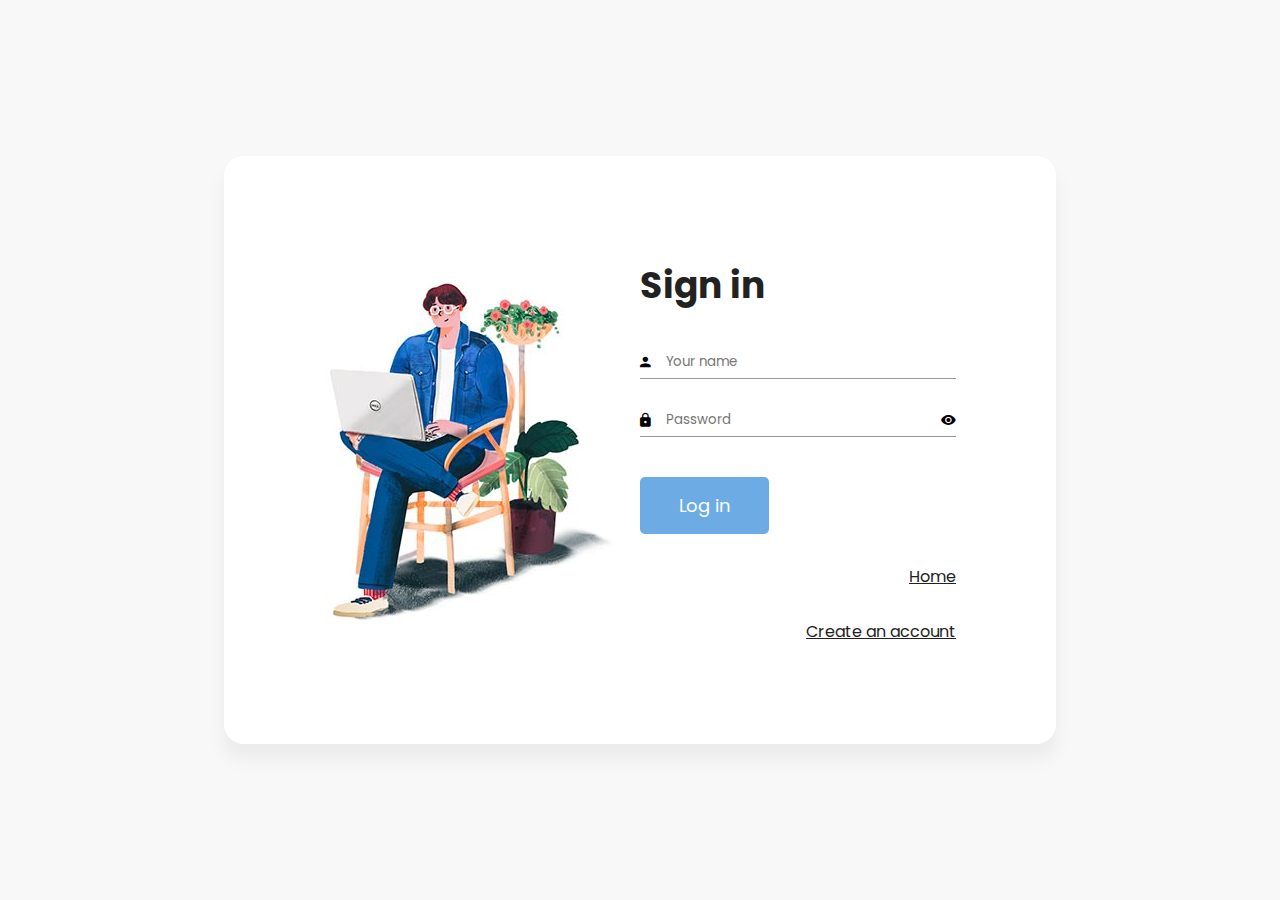
==== admin.html @ 98558314 "Finish the YouTube project ura" ====
<!DOCTYPE html>
<html lang="en">
<head>
    <meta charset="UTF-8">
    <meta http-equiv="X-UA-Compatible" content="IE=edge">
    <meta name="viewport" content="width=device-width, initial-scale=1.0">
    <title>YouTube</title>
    <script src="./js/utils.js"></script>
    <script>
        document.addEventListener("DOMContentLoaded",  async () => {
            let token = window.localStorage.getItem("token")
            const response = request("/check", "POST", {
                token: token
            })
            const data = await response
            console.log(data)
            if(data?.status != 200){
                window.location.href = "login.html"
                window.localStorage.removeItem("token")
            }
        })
    </script>
    <link rel="stylesheet" href="css/styles.css">
    <link rel="stylesheet" href="css/upload.css">
    <link rel="preconnect" href="https://fonts.gstatic.com">
    <link href="https://fonts.googleapis.com/css2?family=Roboto:wght@400;500;700&display=swap" rel="stylesheet">
    <link rel="stylesheet" href="./css/material-design-iconic-font.css">
    <link rel="stylesheet" href="./css/material-design-iconic-font.min.css">
</head>
<body>
    <div class="container">
        <header class="header">
            <section class="header-left">
                <a href="./index.html" title="YouTube Home">
                    <svg viewbox="0 0 200 60" focusable="false" style="pointer-events: none; display: block; width: 100px; height: 30px;"><g viewbox="0 0 200 60" class="style-scope yt-icon"><g><path fill="#FF0000" d="M63,14.87c-0.72-2.7-2.85-4.83-5.56-5.56C52.54,8,32.88,8,32.88,8S13.23,8,8.32,9.31 c-2.7,0.72-4.83,2.85-5.56,5.56C1.45,19.77,1.45,30,1.45,30s0,10.23,1.31,15.13c0.72,2.7,2.85,4.83,5.56,5.56 C13.23,52,32.88,52,32.88,52s19.66,0,24.56-1.31c2.7-0.72,4.83-2.85,5.56-5.56C64.31,40.23,64.31,30,64.31,30 S64.31,19.77,63,14.87z"></path><polygon fill="#FFFFFF" points="26.6,39.43 42.93,30 26.6,20.57"></polygon></g><g class="style-scope yt-icon"><g id="youtube-paths"><path d="M92.69,48.03c-1.24-0.84-2.13-2.14-2.65-3.91c-0.52-1.77-0.79-4.12-0.79-7.06v-4 c0-2.97,0.3-5.35,0.9-7.15c0.6-1.8,1.54-3.11,2.81-3.93c1.27-0.82,2.94-1.24,5.01-1.24c2.04,0,3.67,0.42,4.9,1.26 c1.23,0.84,2.13,2.15,2.7,3.93c0.57,1.78,0.85,4.16,0.85,7.12v4c0,2.94-0.28,5.3-0.83,7.08c-0.55,1.78-1.45,3.09-2.7,3.91 c-1.24,0.82-2.93,1.24-5.06,1.24C95.65,49.29,93.93,48.87,92.69,48.03z M99.66,43.71c0.34-0.9,0.52-2.37,0.52-4.4v-8.59 c0-1.98-0.17-3.42-0.52-4.34c-0.34-0.91-0.95-1.37-1.82-1.37c-0.84,0-1.43,0.46-1.78,1.37c-0.34,0.91-0.52,2.36-0.52,4.34v8.59 c0,2.04,0.16,3.51,0.49,4.4c0.33,0.9,0.93,1.35,1.8,1.35C98.71,45.06,99.31,44.61,99.66,43.71z"></path><path d="M188.16,37.13v1.39c0,1.77,0.05,3.09,0.16,3.98c0.1,0.88,0.32,1.53,0.65,1.93 c0.33,0.4,0.84,0.61,1.53,0.61c0.93,0,1.57-0.36,1.91-1.08c0.34-0.72,0.53-1.92,0.56-3.6l5.35,0.31 c0.03,0.24,0.04,0.57,0.04,0.99c0,2.55-0.7,4.45-2.09,5.71c-1.39,1.26-3.36,1.89-5.91,1.89c-3.06,0-5.2-0.96-6.43-2.88 c-1.23-1.92-1.84-4.88-1.84-8.9v-4.81c0-4.14,0.64-7.15,1.91-9.06c1.27-1.9,3.45-2.85,6.54-2.85c2.13,0,3.76,0.39,4.9,1.17 c1.14,0.78,1.94,1.99,2.41,3.64c0.46,1.65,0.7,3.93,0.7,6.83v4.72H188.16z M188.95,25.53c-0.31,0.39-0.52,1.03-0.63,1.91 c-0.11,0.88-0.16,2.23-0.16,4.02v1.98h4.54v-1.98c0-1.77-0.06-3.11-0.18-4.02c-0.12-0.91-0.34-1.56-0.65-1.93 c-0.31-0.37-0.8-0.56-1.46-0.56C189.75,24.94,189.26,25.14,188.95,25.53z"></path><path d="M77.59,36.61l-7.06-25.49h6.16l2.47,11.55c0.63,2.85,1.09,5.27,1.39,7.28h0.18 c0.21-1.44,0.67-3.85,1.39-7.24l2.56-11.6h6.16L83.7,36.61v12.23h-6.11V36.61z"></path><path d="M126.45,21.28v27.55h-4.85l-0.54-3.37h-0.13c-1.32,2.55-3.3,3.82-5.93,3.82c-1.83,0-3.18-0.6-4.05-1.8 c-0.87-1.2-1.3-3.07-1.3-5.62V21.28h6.2v20.23c0,1.23,0.13,2.11,0.4,2.63c0.27,0.52,0.72,0.79,1.35,0.79 c0.54,0,1.06-0.16,1.55-0.49c0.49-0.33,0.86-0.75,1.1-1.26V21.28H126.45z"></path><path d="M158.27,21.28v27.55h-4.85l-0.54-3.37h-0.13c-1.32,2.55-3.3,3.82-5.93,3.82c-1.83,0-3.18-0.6-4.05-1.8 c-0.87-1.2-1.3-3.07-1.3-5.62V21.28h6.2v20.23c0,1.23,0.13,2.11,0.4,2.63c0.27,0.52,0.72,0.79,1.35,0.79 c0.54,0,1.06-0.16,1.55-0.49c0.49-0.33,0.86-0.75,1.1-1.26V21.28H158.27z"></path><path d="M143.31,16.11h-6.16v32.72h-6.07V16.11h-6.16v-4.99h18.38V16.11z"></path><path d="M178.8,25.69c-0.38-1.74-0.98-3-1.82-3.78c-0.84-0.78-1.99-1.17-3.46-1.17c-1.14,0-2.2,0.32-3.19,0.97 c-0.99,0.64-1.75,1.49-2.29,2.54h-0.05l0-14.52h-5.98v39.11h5.12l0.63-2.61h0.13c0.48,0.93,1.2,1.66,2.16,2.2 c0.96,0.54,2.02,0.81,3.19,0.81c2.1,0,3.64-0.97,4.63-2.9c0.99-1.93,1.48-4.95,1.48-9.06v-4.36 C179.36,29.84,179.17,27.43,178.8,25.69z M173.11,36.93c0,2.01-0.08,3.58-0.25,4.72c-0.16,1.14-0.44,1.95-0.83,2.43 c-0.39,0.48-0.91,0.72-1.57,0.72c-0.51,0-0.98-0.12-1.42-0.36c-0.43-0.24-0.79-0.6-1.06-1.08V27.71 c0.21-0.75,0.57-1.36,1.08-1.84c0.51-0.48,1.06-0.72,1.66-0.72c0.63,0,1.12,0.25,1.46,0.74c0.34,0.49,0.58,1.33,0.72,2.49 c0.13,1.17,0.2,2.83,0.2,4.99V36.93z"></path></g></g></g></svg>
                </a>
            </section>
        </header>
        <main class="main">
            <div class="wrapper">
                <h1 class="title">Upload a video</h1>
                <form action="#" id="form"class="site-form">
                    <label>
                        <input type="text" id="videoInput" placeholder="video title" required>
                    </label>
                    <label class="custom-upload">
                        <span class="zmdi zmdi-upload"></span>
                        <span class="file-name">click upload a video</span>
                        <input type="file" id="uploadInput" accept="video/*" required>
                    </label>
                    <input type="submit" value="Upload" id="submitButton">
                </form>
                <img src="img/signin-image.jpg" class="signup-image">
            </div>
            <div class="admin-wrapper">
                <ul class="videos-list">

                </ul>
            </div>
        </main>
    </div>
    <script src="./js/admin.js"></script>
</body>
</html>
---- css/styles.css ----
html {
    box-sizing: border-box;
    overflow: scroll;
    overflow-x: hidden;
}
*,
*::after,
*::before {
    box-sizing: inherit;
    margin: 0;
    padding: 0;
    user-select: none;
}
::-webkit-scrollbar {
    width: 0;  /* Remove scrollbar space */
    background: transparent;  /* Optional: just make scrollbar invisible */
}

/* ================= VARIABLES ================= */
:root {
    --searchbox-background: #ffffff;
    --searchbox-text-color: #111111;
    --searchbox-legacy-border-color: #ccc;
    --searchbox-legacy-focus-border-color: #2b6cbe;
    --searchbox-legacy-border-shadow-color: #eee;
    --searchbox-legacy-button-color: #f8f8f8;
    --searchbox-legacy-button-border-color: #d3d3d3;
    --searchbox-legacy-button-focus-color: #e9e9e9;
    --searchbox-legacy-button-hover-color: #f0f0f0;
    --searchbox-legacy-button-hover-border-color: #c6c6c6;
    --searchbox-legacy-button-icon-color: #333;
    --hover-after-background-color: #707070;
    --hover-after-text-color: #f5f5f5;
    --spec-10-percent-layer: #0000001a;
    --spec-text-primary: #030303;
    --spec-text-secondary: #606060;
    --spec-text-disabled: #909090;
    --nav-li-active-bg-color: #BFBFBF;
    --nav-li-hover-bg-color: #F2F2F2;
    --nav-li-active-icon-bg-color: #FF0000;
    --spec-themed-blue: #065fd4;
    --spec-selected-nav-text: #c00;
    --top-nav-slider-border-color: #D9D9D9;
    --top-nav-slider-hover-color: #E5E5E5;
    --top-nav-slider-active-color: #606060;
    --iframes-bg-color: #F9F9F9;
    --bg-color-black: #000;
}

/* ================= GLOBAL STYLES ================= */

button {
    border: none;
    background: none;
    cursor: pointer;
}
ul {
    list-style-type: none;
}
a {
    text-decoration: none;
}

body {
    font-family: 'Roboto', sans-serif;
}

.container {
    min-height: 100vh;
}
.hover-after::after {
    background-color: var(--hover-after-background-color);
    color: var(--hover-after-text-color);
    padding: 6px 8px;
    border-radius: 2px;
    position: absolute;
    z-index: 200;
    font-size: 15px;
    top: 50px;
    left: 50%;
    transform: translateX(-50%);
}

/* ================= HEADER ================= */

header.header {
    padding: 0 32px 0 16px;
    display: flex;
    align-items: center;
    justify-content: space-between;
    height: 60px;
    border-bottom: 1px solid var(--top-nav-slider-border-color);
}
.header.hide {
    display: none;
}
.header-left {
    display: flex;
    align-items: center;
}
.header-left .toggle-menu {
    margin-right: 16px;
    padding: 8px;
}

.search-box {
    display: flex;
    align-items: stretch;
}
.search-box input {
    width: 575px;
    background-color: var(--searchbox-background);
    border: 1px solid var(--searchbox-legacy-border-color);
    border-right: none;
    border-radius: 2px 0 0 2px;
    box-shadow: inset 0 1px 2px var(--searchbox-legacy-border-shadow-color);
    color: var(--searchbox-text-color);
    padding: 4px 8px 4px 12px;
    font-family: 'Roboto','Noto',sans-serif;
    font-size: 18px;
    font-weight: 500;
    line-height: 24px;
    outline: none;
}
.search-box input:focus {
    border: 1px solid var(--searchbox-legacy-focus-border-color);
}
.search-box .search-btn {
    width: 65px;
    display: flex;
    align-items: center;
    justify-content: center;
    border: 1px solid var(--searchbox-legacy-button-border-color);
    background-color: var(--searchbox-legacy-button-color);
    border-radius: 0 2px 2px 0;
    position: relative;
}
.search-box .search-btn::after {
    content: "search";
    display: none;
}
.search-box .search-btn svg {
    color: var(--searchbox-legacy-button-icon-color);
}
.search-box .search-btn:hover {
    border: 1px solid var(--searchbox-legacy-button-hover-border-color);
    background-color: var(--searchbox-legacy-button-hover-color);
}
.search-box .search-btn:hover::after {
    display: block;
}
.search-box .search-btn:focus {
    background-color: var(--searchbox-legacy-button-focus-color);
}
.header-right {
    display: flex;
    align-items: center;
}
.header-right button {
    padding: 8px;
    margin-right: 8px;
    position: relative;
}
.header-right button:nth-child(1) {
    display: none;
}
.header-right button:nth-child(2) {
    display: none;
}
.header-right button:nth-child(2)::after {
    content: "Search";
    display: none;
}
.header-right button:nth-child(2):hover::after {
    display: block;
}
.header-right button:nth-child(3)::after {
    content: "Create";
    display: none;
}
.header-right button:nth-child(3):hover::after {
    display: block;
}
.header-right button:nth-child(4)::after {
    content: "YouTube Apps";
    width: 120px;
    display: none;
}
.header-right button:nth-child(4):hover::after {
    display: block;
}
.header-right button:nth-child(5)::after {
    content: "Notifications";
    display: none;
}
.header-right button:nth-child(5):hover::after {
    display: block;
}
.header-right a {
    display: block;
    padding: 0 12px;
}
.header-right a img {
    display: block;
    border-radius: 50%;
}
/* ================= MAIN ================= */

main.main {
    height: calc(100vh - 56px);
    position: relative;
}

/* ================= MENU-BAR ================= */

.left-menu-wrapper {
    position: absolute;
    z-index: 100;
    left: 0;
    top: 0;
    width: 250px;
    height: calc(100vh - 56px);
    background-color: #fff;
    overflow-y: scroll;
}
.navbar-list {
    width: 100%;
}
.navbar-list>h1 {
    font-size: 24px;
    padding: 12px 0;
    text-align: center;
    border-bottom: 1px solid var(--top-nav-slider-border-color);
}
.navbar-list li {
    width: 100%;
    padding: 0 0 0 24px;
    height: 50px;
    position: relative;
}
.navbar-list li:hover {
    background-color: var(--nav-li-hover-bg-color);
}
.navbar-list li.active {
    background-color: var(--top-nav-slider-hover-color);
}
.navbar-list li.active a svg {
    fill: var(--nav-li-active-icon-bg-color);
}
.navbar-list li.active a span {
    font-weight: 700;
}
.navbar-list li.active a img {
    border: 2px solid red;
}
.navbar-list li a {
    display: block;
    height: 100%;
    width: 100%;
    display: flex;
    align-items: center;
}
.navbar-list li a > svg {
    margin-right: 12px;
}
.navbar-list li a img {
    display: block;
    border-radius: 50%;
    margin-right: 12px;
    border: 2px solid transparent;
    object-fit: cover;
}
.navbar-list li a div svg {
    fill: var(--nav-li-active-icon-bg-color);
}
.navbar-list li a span {
    font-size: 16px;
    font-weight: 500;
    color: var(--spec-text-primary);
}

/* ================= IFRAMES ================= */
.iframes-wrapper {
    width: calc(100vw - 250px);
    height: calc(100vh - 56px);
    position: absolute;
    left: 250px;
    padding: 24px;
    background-color: var(--iframes-bg-color);
    top: 0;
    overflow-y: scroll;
}
.iframes-list {
    display: flex;
    flex-wrap: wrap;  
}
.iframe {
    width: 32%;
    position: relative;
}
.iframe:not(:nth-child(3n)) {
    margin-right: 2%;
}
.iframe:not(:nth-child(-n + 3)) {
    margin-top: 36px;
}
.iframe {
    display: block;
    position: relative;
    z-index: 50;
}
.iframe > video {
    width: 100%;
    height: 300px;
    display: block;
}
.iframe > iframe {
    display: none;
}
.iframe-footer {
    margin-top: 12px;
    display: flex;
    position: relative;
}
.iframe-footer>img {
    width: 36px;
    height: 36px;
    border-radius: 50%;
    object-fit: cover;
    display: block;
    margin-top: 14px;
    margin-right: 14px;
}
.iframe-footer-text {
    width: 100%;
}
.channel-name {
    color: var(--spec-text-primary);
    font-size: 22px;
    color: rgb(0, 0, 0);
}
.iframe-title {
    font-size: 16px;
    line-height: 1.25rem;
    font-weight: 600;
    color: rgba(0, 0, 0, 0.74)
}
.uploaded-time {
    text-align: right;
    display: block;
    width: 100%;
    font-weight: 400;
    color: rgba(0, 0, 0, 0.699);
    font-weight: 500;
    margin-right: 10px;
}
.download { 
    display:  flex;
    align-items:flex-end;
    position: absolute;
    top: 0;
    right: 0;
    font-size: 12px;
}
.download img {
    display: block;
    width: 30px;
    margin-left: 3px;
}
---- css/upload.css ----
input:not(input[type="checkbox"]):-webkit-input-placeholder {
    color: #999;
    font-family: poppins, sans-serif;
}
input:not(input[type="checkbox"]):focus label {
    border-bottom: 1px solid #222;
}
input:not(input[type="checkbox"]):focus::-webkit-input-placeholder {
    color: #222;
    font-family: poppins, sans-serif;
}
*::-webkit-scrollbar {
    display: none;
}
*::-webkit-scrollbar:hover {
    width: 8px;
}
*::-webkit-scrollbar-track {
    background: #f1f1f1; 
}
*::-webkit-scrollbar-thumb {
    background: #CFCFCF; 
}

.main {
    display: flex;
    padding: 10px;
    justify-content: space-between;
    background-color: #F8F8F8;
}

.wrapper {
    width: 30%;
    padding: 40px;
    height: 100%;
    background: #fff;
    box-shadow: 0 15px 16.83px 0.17px rgba(0, 0, 0, 0.05);
    border-radius: 10px;
    display: flex;
    flex-direction: column;
    overflow-y: scroll;
    position: relative;
}
.title {
    margin-bottom: 10px;
    line-height: 1.66;
    font-weight: 700;
    color: #222;
    font-size: 36px;
    display: flex;
    align-items: center;
    font-family: poppins, sans-serif;
}
.title span {
    margin-right: 20px;
}
.site-form {
    width: 70%;
    display: flex;
    flex-direction: column;
    align-items: flex-start;
}
label {
    width: 100%;
    display: flex;
    align-items: center;
    border: none;
    border-bottom: 1px solid #999;
    padding: 10px 5px;
    margin-bottom: 35px;
    position: relative;
}
label span {
    margin-right: 15px;
}
label button:hover {
    cursor: pointer;
}
input[type="text"] {
    outline: none;
    border: none;
    width: 100%;
    font-size: 20px;
    margin-top: 20px;
    font-family: poppins, sans-serif;
}
input[type="submit"] {
    display: inline-block;
    background: #6dabe4;
    color: #fff;
    border: none;
    outline: none;
    font-size: 18px;
    margin-top: 10px;
    font-family: poppins, sans-serif;
    padding: 15px 20px;
    border-radius: 5px;
    transition: 0.2s;
    cursor: pointer;
}
input[type="submit"]:hover {
    background-color: #4292DC;
}
input[type="file"] {
    display: none;
}
.custom-upload {
    font-family: poppins, sans-serif;
    width: 300px;
    border: 1px solid #000;
    border-radius: 2px;
    display: inline-block;
    padding: 10px 12px;
    cursor: pointer;
}
.signup-image {
    position: absolute;
    right: 0;
    bottom: 0;
    z-index: 1;
}
.admin-wrapper {
    width: 68%;
    height: 100%;
    background: #fff;
    box-shadow: 0 15px 16.83px 0.17px rgba(0, 0, 0, 0.05);
    border-radius: 10px;
    overflow-y: scroll;
}
.videos-list {
    padding: 20px;
    display: flex;
    flex-wrap: wrap;
}
.video-item {
    width: 24%;
    position: relative;
}
.video-item:hover img {
    display: block;
}
.video-item:nth-child(n + 5) {
    margin-top: 20px;
}
.video-item:not(:nth-child(4n)) {
    margin-right: calc(4% / 3);
}
.video-item video {
    width: 100%;
    height: 150px;
}
.video-item img {
    display: block;
    position: absolute;
    top: 12.5px;
    right: 12.5px;
    display: none;
    cursor: pointer;
}
.video-item p {
    margin-top: 4px;
    text-align: center;
    font-family: 'Lucida Sans', 'Lucida Sans Regular', 'Lucida Grande', 'Lucida Sans Unicode', Geneva, Verdana, sans-serif;
    font-weight: 700;
}
---- css/material-design-iconic-font.min.css ----
@font-face {
    font-family: Material-Design-Iconic-Font;
    src: url(../fonts/Material-Design-Iconic-Font.woff2?v=2.2.0) format("woff2"), url(../fonts/Material-Design-Iconic-Font.woff?v=2.2.0) format("woff"), url(../fonts/Material-Design-Iconic-Font.ttf?v=2.2.0) format("truetype");
}
.zmdi {
    display: inline-block;
    font: normal normal normal 14px/1 "Material-Design-Iconic-Font";
    font-size: inherit;
    text-rendering: auto;
    -webkit-font-smoothing: antialiased;
    -moz-osx-font-smoothing: grayscale;
}
.zmdi-hc-lg {
    font-size: 1.33333333em;
    line-height: 0.75em;
    vertical-align: -15%;
}
.zmdi-hc-2x {
    font-size: 2em;
}
.zmdi-hc-3x {
    font-size: 3em;
}
.zmdi-hc-4x {
    font-size: 4em;
}
.zmdi-hc-5x {
    font-size: 5em;
}
.zmdi-hc-fw {
    width: 1.28571429em;
    text-align: center;
}
.zmdi-hc-ul {
    padding-left: 0;
    margin-left: 2.14285714em;
    list-style-type: none;
}
.zmdi-hc-ul > li {
    position: relative;
}
.zmdi-hc-li {
    position: absolute;
    left: -2.14285714em;
    width: 2.14285714em;
    top: 0.14285714em;
    text-align: center;
}
.zmdi-hc-li.zmdi-hc-lg {
    left: -1.85714286em;
}
.zmdi-hc-border {
    padding: 0.1em 0.25em;
    border: solid 0.1em #9e9e9e;
    border-radius: 2px;
}
.zmdi-hc-border-circle {
    padding: 0.1em 0.25em;
    border: solid 0.1em #9e9e9e;
    border-radius: 50%;
}
.zmdi.pull-left {
    float: left;
    margin-right: 0.15em;
}
.zmdi.pull-right {
    float: right;
    margin-left: 0.15em;
}
.zmdi-hc-spin {
    -webkit-animation: zmdi-spin 1.5s infinite linear;
    animation: zmdi-spin 1.5s infinite linear;
}
.zmdi-hc-spin-reverse {
    -webkit-animation: zmdi-spin-reverse 1.5s infinite linear;
    animation: zmdi-spin-reverse 1.5s infinite linear;
}
@-webkit-keyframes zmdi-spin {
    0% {
        -webkit-transform: rotate(0deg);
        transform: rotate(0deg);
    }
    100% {
        -webkit-transform: rotate(359deg);
        transform: rotate(359deg);
    }
}
@keyframes zmdi-spin {
    0% {
        -webkit-transform: rotate(0deg);
        transform: rotate(0deg);
    }
    100% {
        -webkit-transform: rotate(359deg);
        transform: rotate(359deg);
    }
}
@-webkit-keyframes zmdi-spin-reverse {
    0% {
        -webkit-transform: rotate(0deg);
        transform: rotate(0deg);
    }
    100% {
        -webkit-transform: rotate(-359deg);
        transform: rotate(-359deg);
    }
}
@keyframes zmdi-spin-reverse {
    0% {
        -webkit-transform: rotate(0deg);
        transform: rotate(0deg);
    }
    100% {
        -webkit-transform: rotate(-359deg);
        transform: rotate(-359deg);
    }
}
.zmdi-hc-rotate-90 {
    -webkit-transform: rotate(90deg);
    -ms-transform: rotate(90deg);
    transform: rotate(90deg);
}
.zmdi-hc-rotate-180 {
    -webkit-transform: rotate(180deg);
    -ms-transform: rotate(180deg);
    transform: rotate(180deg);
}
.zmdi-hc-rotate-270 {
    -webkit-transform: rotate(270deg);
    -ms-transform: rotate(270deg);
    transform: rotate(270deg);
}
.zmdi-hc-flip-horizontal {
    -webkit-transform: scale(-1, 1);
    -ms-transform: scale(-1, 1);
    transform: scale(-1, 1);
}
.zmdi-hc-flip-vertical {
    -webkit-transform: scale(1, -1);
    -ms-transform: scale(1, -1);
    transform: scale(1, -1);
}
.zmdi-hc-stack {
    position: relative;
    display: inline-block;
    width: 2em;
    height: 2em;
    line-height: 2em;
    vertical-align: middle;
}
.zmdi-hc-stack-1x,
.zmdi-hc-stack-2x {
    position: absolute;
    left: 0;
    width: 100%;
    text-align: center;
}
.zmdi-hc-stack-1x {
    line-height: inherit;
}
.zmdi-hc-stack-2x {
    font-size: 2em;
}
.zmdi-hc-inverse {
    color: #fff;
}
.zmdi-3d-rotation:before {
    content: "\f101";
}
.zmdi-airplane-off:before {
    content: "\f102";
}
.zmdi-airplane:before {
    content: "\f103";
}
.zmdi-album:before {
    content: "\f104";
}
.zmdi-archive:before {
    content: "\f105";
}
.zmdi-assignment-account:before {
    content: "\f106";
}
.zmdi-assignment-alert:before {
    content: "\f107";
}
.zmdi-assignment-check:before {
    content: "\f108";
}
.zmdi-assignment-o:before {
    content: "\f109";
}
.zmdi-assignment-return:before {
    content: "\f10a";
}
.zmdi-assignment-returned:before {
    content: "\f10b";
}
.zmdi-assignment:before {
    content: "\f10c";
}
.zmdi-attachment-alt:before {
    content: "\f10d";
}
.zmdi-attachment:before {
    content: "\f10e";
}
.zmdi-audio:before {
    content: "\f10f";
}
.zmdi-badge-check:before {
    content: "\f110";
}
.zmdi-balance-wallet:before {
    content: "\f111";
}
.zmdi-balance:before {
    content: "\f112";
}
.zmdi-battery-alert:before {
    content: "\f113";
}
.zmdi-battery-flash:before {
    content: "\f114";
}
.zmdi-battery-unknown:before {
    content: "\f115";
}
.zmdi-battery:before {
    content: "\f116";
}
.zmdi-bike:before {
    content: "\f117";
}
.zmdi-block-alt:before {
    content: "\f118";
}
.zmdi-block:before {
    content: "\f119";
}
.zmdi-boat:before {
    content: "\f11a";
}
.zmdi-book-image:before {
    content: "\f11b";
}
.zmdi-book:before {
    content: "\f11c";
}
.zmdi-bookmark-outline:before {
    content: "\f11d";
}
.zmdi-bookmark:before {
    content: "\f11e";
}
.zmdi-brush:before {
    content: "\f11f";
}
.zmdi-bug:before {
    content: "\f120";
}
.zmdi-bus:before {
    content: "\f121";
}
.zmdi-cake:before {
    content: "\f122";
}
.zmdi-car-taxi:before {
    content: "\f123";
}
.zmdi-car-wash:before {
    content: "\f124";
}
.zmdi-car:before {
    content: "\f125";
}
.zmdi-card-giftcard:before {
    content: "\f126";
}
.zmdi-card-membership:before {
    content: "\f127";
}
.zmdi-card-travel:before {
    content: "\f128";
}
.zmdi-card:before {
    content: "\f129";
}
.zmdi-case-check:before {
    content: "\f12a";
}
.zmdi-case-download:before {
    content: "\f12b";
}
.zmdi-case-play:before {
    content: "\f12c";
}
.zmdi-case:before {
    content: "\f12d";
}
.zmdi-cast-connected:before {
    content: "\f12e";
}
.zmdi-cast:before {
    content: "\f12f";
}
.zmdi-chart-donut:before {
    content: "\f130";
}
.zmdi-chart:before {
    content: "\f131";
}
.zmdi-city-alt:before {
    content: "\f132";
}
.zmdi-city:before {
    content: "\f133";
}
.zmdi-close-circle-o:before {
    content: "\f134";
}
.zmdi-close-circle:before {
    content: "\f135";
}
.zmdi-close:before {
    content: "\f136";
}
.zmdi-cocktail:before {
    content: "\f137";
}
.zmdi-code-setting:before {
    content: "\f138";
}
.zmdi-code-smartphone:before {
    content: "\f139";
}
.zmdi-code:before {
    content: "\f13a";
}
.zmdi-coffee:before {
    content: "\f13b";
}
.zmdi-collection-bookmark:before {
    content: "\f13c";
}
.zmdi-collection-case-play:before {
    content: "\f13d";
}
.zmdi-collection-folder-image:before {
    content: "\f13e";
}
.zmdi-collection-image-o:before {
    content: "\f13f";
}
.zmdi-collection-image:before {
    content: "\f140";
}
.zmdi-collection-item-1:before {
    content: "\f141";
}
.zmdi-collection-item-2:before {
    content: "\f142";
}
.zmdi-collection-item-3:before {
    content: "\f143";
}
.zmdi-collection-item-4:before {
    content: "\f144";
}
.zmdi-collection-item-5:before {
    content: "\f145";
}
.zmdi-collection-item-6:before {
    content: "\f146";
}
.zmdi-collection-item-7:before {
    content: "\f147";
}
.zmdi-collection-item-8:before {
    content: "\f148";
}
.zmdi-collection-item-9-plus:before {
    content: "\f149";
}
.zmdi-collection-item-9:before {
    content: "\f14a";
}
.zmdi-collection-item:before {
    content: "\f14b";
}
.zmdi-collection-music:before {
    content: "\f14c";
}
.zmdi-collection-pdf:before {
    content: "\f14d";
}
.zmdi-collection-plus:before {
    content: "\f14e";
}
.zmdi-collection-speaker:before {
    content: "\f14f";
}
.zmdi-collection-text:before {
    content: "\f150";
}
.zmdi-collection-video:before {
    content: "\f151";
}
.zmdi-compass:before {
    content: "\f152";
}
.zmdi-cutlery:before {
    content: "\f153";
}
.zmdi-delete:before {
    content: "\f154";
}
.zmdi-dialpad:before {
    content: "\f155";
}
.zmdi-dns:before {
    content: "\f156";
}
.zmdi-drink:before {
    content: "\f157";
}
.zmdi-edit:before {
    content: "\f158";
}
.zmdi-email-open:before {
    content: "\f159";
}
.zmdi-email:before {
    content: "\f15a";
}
.zmdi-eye-off:before {
    content: "\f15b";
}
.zmdi-eye:before {
    content: "\f15c";
}
.zmdi-eyedropper:before {
    content: "\f15d";
}
.zmdi-favorite-outline:before {
    content: "\f15e";
}
.zmdi-favorite:before {
    content: "\f15f";
}
.zmdi-filter-list:before {
    content: "\f160";
}
.zmdi-fire:before {
    content: "\f161";
}
.zmdi-flag:before {
    content: "\f162";
}
.zmdi-flare:before {
    content: "\f163";
}
.zmdi-flash-auto:before {
    content: "\f164";
}
.zmdi-flash-off:before {
    content: "\f165";
}
.zmdi-flash:before {
    content: "\f166";
}
.zmdi-flip:before {
    content: "\f167";
}
.zmdi-flower-alt:before {
    content: "\f168";
}
.zmdi-flower:before {
    content: "\f169";
}
.zmdi-font:before {
    content: "\f16a";
}
.zmdi-fullscreen-alt:before {
    content: "\f16b";
}
.zmdi-fullscreen-exit:before {
    content: "\f16c";
}
.zmdi-fullscreen:before {
    content: "\f16d";
}
.zmdi-functions:before {
    content: "\f16e";
}
.zmdi-gas-station:before {
    content: "\f16f";
}
.zmdi-gesture:before {
    content: "\f170";
}
.zmdi-globe-alt:before {
    content: "\f171";
}
.zmdi-globe-lock:before {
    content: "\f172";
}
.zmdi-globe:before {
    content: "\f173";
}
.zmdi-graduation-cap:before {
    content: "\f174";
}
.zmdi-home:before {
    content: "\f175";
}
.zmdi-hospital-alt:before {
    content: "\f176";
}
.zmdi-hospital:before {
    content: "\f177";
}
.zmdi-hotel:before {
    content: "\f178";
}
.zmdi-hourglass-alt:before {
    content: "\f179";
}
.zmdi-hourglass-outline:before {
    content: "\f17a";
}
.zmdi-hourglass:before {
    content: "\f17b";
}
.zmdi-http:before {
    content: "\f17c";
}
.zmdi-image-alt:before {
    content: "\f17d";
}
.zmdi-image-o:before {
    content: "\f17e";
}
.zmdi-image:before {
    content: "\f17f";
}
.zmdi-inbox:before {
    content: "\f180";
}
.zmdi-invert-colors-off:before {
    content: "\f181";
}
.zmdi-invert-colors:before {
    content: "\f182";
}
.zmdi-key:before {
    content: "\f183";
}
.zmdi-label-alt-outline:before {
    content: "\f184";
}
.zmdi-label-alt:before {
    content: "\f185";
}
.zmdi-label-heart:before {
    content: "\f186";
}
.zmdi-label:before {
    content: "\f187";
}
.zmdi-labels:before {
    content: "\f188";
}
.zmdi-lamp:before {
    content: "\f189";
}
.zmdi-landscape:before {
    content: "\f18a";
}
.zmdi-layers-off:before {
    content: "\f18b";
}
.zmdi-layers:before {
    content: "\f18c";
}
.zmdi-library:before {
    content: "\f18d";
}
.zmdi-link:before {
    content: "\f18e";
}
.zmdi-lock-open:before {
    content: "\f18f";
}
.zmdi-lock-outline:before {
    content: "\f190";
}
.zmdi-lock:before {
    content: "\f191";
}
.zmdi-mail-reply-all:before {
    content: "\f192";
}
.zmdi-mail-reply:before {
    content: "\f193";
}
.zmdi-mail-send:before {
    content: "\f194";
}
.zmdi-mall:before {
    content: "\f195";
}
.zmdi-map:before {
    content: "\f196";
}
.zmdi-menu:before {
    content: "\f197";
}
.zmdi-money-box:before {
    content: "\f198";
}
.zmdi-money-off:before {
    content: "\f199";
}
.zmdi-money:before {
    content: "\f19a";
}
.zmdi-more-vert:before {
    content: "\f19b";
}
.zmdi-more:before {
    content: "\f19c";
}
.zmdi-movie-alt:before {
    content: "\f19d";
}
.zmdi-movie:before {
    content: "\f19e";
}
.zmdi-nature-people:before {
    content: "\f19f";
}
.zmdi-nature:before {
    content: "\f1a0";
}
.zmdi-navigation:before {
    content: "\f1a1";
}
.zmdi-open-in-browser:before {
    content: "\f1a2";
}
.zmdi-open-in-new:before {
    content: "\f1a3";
}
.zmdi-palette:before {
    content: "\f1a4";
}
.zmdi-parking:before {
    content: "\f1a5";
}
.zmdi-pin-account:before {
    content: "\f1a6";
}
.zmdi-pin-assistant:before {
    content: "\f1a7";
}
.zmdi-pin-drop:before {
    content: "\f1a8";
}
.zmdi-pin-help:before {
    content: "\f1a9";
}
.zmdi-pin-off:before {
    content: "\f1aa";
}
.zmdi-pin:before {
    content: "\f1ab";
}
.zmdi-pizza:before {
    content: "\f1ac";
}
.zmdi-plaster:before {
    content: "\f1ad";
}
.zmdi-power-setting:before {
    content: "\f1ae";
}
.zmdi-power:before {
    content: "\f1af";
}
.zmdi-print:before {
    content: "\f1b0";
}
.zmdi-puzzle-piece:before {
    content: "\f1b1";
}
.zmdi-quote:before {
    content: "\f1b2";
}
.zmdi-railway:before {
    content: "\f1b3";
}
.zmdi-receipt:before {
    content: "\f1b4";
}
.zmdi-refresh-alt:before {
    content: "\f1b5";
}
.zmdi-refresh-sync-alert:before {
    content: "\f1b6";
}
.zmdi-refresh-sync-off:before {
    content: "\f1b7";
}
.zmdi-refresh-sync:before {
    content: "\f1b8";
}
.zmdi-refresh:before {
    content: "\f1b9";
}
.zmdi-roller:before {
    content: "\f1ba";
}
.zmdi-ruler:before {
    content: "\f1bb";
}
.zmdi-scissors:before {
    content: "\f1bc";
}
.zmdi-screen-rotation-lock:before {
    content: "\f1bd";
}
.zmdi-screen-rotation:before {
    content: "\f1be";
}
.zmdi-search-for:before {
    content: "\f1bf";
}
.zmdi-search-in-file:before {
    content: "\f1c0";
}
.zmdi-search-in-page:before {
    content: "\f1c1";
}
.zmdi-search-replace:before {
    content: "\f1c2";
}
.zmdi-search:before {
    content: "\f1c3";
}
.zmdi-seat:before {
    content: "\f1c4";
}
.zmdi-settings-square:before {
    content: "\f1c5";
}
.zmdi-settings:before {
    content: "\f1c6";
}
.zmdi-shield-check:before {
    content: "\f1c7";
}
.zmdi-shield-security:before {
    content: "\f1c8";
}
.zmdi-shopping-basket:before {
    content: "\f1c9";
}
.zmdi-shopping-cart-plus:before {
    content: "\f1ca";
}
.zmdi-shopping-cart:before {
    content: "\f1cb";
}
.zmdi-sign-in:before {
    content: "\f1cc";
}
.zmdi-sort-amount-asc:before {
    content: "\f1cd";
}
.zmdi-sort-amount-desc:before {
    content: "\f1ce";
}
.zmdi-sort-asc:before {
    content: "\f1cf";
}
.zmdi-sort-desc:before {
    content: "\f1d0";
}
.zmdi-spellcheck:before {
    content: "\f1d1";
}
.zmdi-storage:before {
    content: "\f1d2";
}
.zmdi-store-24:before {
    content: "\f1d3";
}
.zmdi-store:before {
    content: "\f1d4";
}
.zmdi-subway:before {
    content: "\f1d5";
}
.zmdi-sun:before {
    content: "\f1d6";
}
.zmdi-tab-unselected:before {
    content: "\f1d7";
}
.zmdi-tab:before {
    content: "\f1d8";
}
.zmdi-tag-close:before {
    content: "\f1d9";
}
.zmdi-tag-more:before {
    content: "\f1da";
}
.zmdi-tag:before {
    content: "\f1db";
}
.zmdi-thumb-down:before {
    content: "\f1dc";
}
.zmdi-thumb-up-down:before {
    content: "\f1dd";
}
.zmdi-thumb-up:before {
    content: "\f1de";
}
.zmdi-ticket-star:before {
    content: "\f1df";
}
.zmdi-toll:before {
    content: "\f1e0";
}
.zmdi-toys:before {
    content: "\f1e1";
}
.zmdi-traffic:before {
    content: "\f1e2";
}
.zmdi-translate:before {
    content: "\f1e3";
}
.zmdi-triangle-down:before {
    content: "\f1e4";
}
.zmdi-triangle-up:before {
    content: "\f1e5";
}
.zmdi-truck:before {
    content: "\f1e6";
}
.zmdi-turning-sign:before {
    content: "\f1e7";
}
.zmdi-wallpaper:before {
    content: "\f1e8";
}
.zmdi-washing-machine:before {
    content: "\f1e9";
}
.zmdi-window-maximize:before {
    content: "\f1ea";
}
.zmdi-window-minimize:before {
    content: "\f1eb";
}
.zmdi-window-restore:before {
    content: "\f1ec";
}
.zmdi-wrench:before {
    content: "\f1ed";
}
.zmdi-zoom-in:before {
    content: "\f1ee";
}
.zmdi-zoom-out:before {
    content: "\f1ef";
}
.zmdi-alert-circle-o:before {
    content: "\f1f0";
}
.zmdi-alert-circle:before {
    content: "\f1f1";
}
.zmdi-alert-octagon:before {
    content: "\f1f2";
}
.zmdi-alert-polygon:before {
    content: "\f1f3";
}
.zmdi-alert-triangle:before {
    content: "\f1f4";
}
.zmdi-help-outline:before {
    content: "\f1f5";
}
.zmdi-help:before {
    content: "\f1f6";
}
.zmdi-info-outline:before {
    content: "\f1f7";
}
.zmdi-info:before {
    content: "\f1f8";
}
.zmdi-notifications-active:before {
    content: "\f1f9";
}
.zmdi-notifications-add:before {
    content: "\f1fa";
}
.zmdi-notifications-none:before {
    content: "\f1fb";
}
.zmdi-notifications-off:before {
    content: "\f1fc";
}
.zmdi-notifications-paused:before {
    content: "\f1fd";
}
.zmdi-notifications:before {
    content: "\f1fe";
}
.zmdi-account-add:before {
    content: "\f1ff";
}
.zmdi-account-box-mail:before {
    content: "\f200";
}
.zmdi-account-box-o:before {
    content: "\f201";
}
.zmdi-account-box-phone:before {
    content: "\f202";
}
.zmdi-account-box:before {
    content: "\f203";
}
.zmdi-account-calendar:before {
    content: "\f204";
}
.zmdi-account-circle:before {
    content: "\f205";
}
.zmdi-account-o:before {
    content: "\f206";
}
.zmdi-account:before {
    content: "\f207";
}
.zmdi-accounts-add:before {
    content: "\f208";
}
.zmdi-accounts-alt:before {
    content: "\f209";
}
.zmdi-accounts-list-alt:before {
    content: "\f20a";
}
.zmdi-accounts-list:before {
    content: "\f20b";
}
.zmdi-accounts-outline:before {
    content: "\f20c";
}
.zmdi-accounts:before {
    content: "\f20d";
}
.zmdi-face:before {
    content: "\f20e";
}
.zmdi-female:before {
    content: "\f20f";
}
.zmdi-male-alt:before {
    content: "\f210";
}
.zmdi-male-female:before {
    content: "\f211";
}
.zmdi-male:before {
    content: "\f212";
}
.zmdi-mood-bad:before {
    content: "\f213";
}
.zmdi-mood:before {
    content: "\f214";
}
.zmdi-run:before {
    content: "\f215";
}
.zmdi-walk:before {
    content: "\f216";
}
.zmdi-cloud-box:before {
    content: "\f217";
}
.zmdi-cloud-circle:before {
    content: "\f218";
}
.zmdi-cloud-done:before {
    content: "\f219";
}
.zmdi-cloud-download:before {
    content: "\f21a";
}
.zmdi-cloud-off:before {
    content: "\f21b";
}
.zmdi-cloud-outline-alt:before {
    content: "\f21c";
}
.zmdi-cloud-outline:before {
    content: "\f21d";
}
.zmdi-cloud-upload:before {
    content: "\f21e";
}
.zmdi-cloud:before {
    content: "\f21f";
}
.zmdi-download:before {
    content: "\f220";
}
.zmdi-file-plus:before {
    content: "\f221";
}
.zmdi-file-text:before {
    content: "\f222";
}
.zmdi-file:before {
    content: "\f223";
}
.zmdi-folder-outline:before {
    content: "\f224";
}
.zmdi-folder-person:before {
    content: "\f225";
}
.zmdi-folder-star-alt:before {
    content: "\f226";
}
.zmdi-folder-star:before {
    content: "\f227";
}
.zmdi-folder:before {
    content: "\f228";
}
.zmdi-gif:before {
    content: "\f229";
}
.zmdi-upload:before {
    content: "\f22a";
}
.zmdi-border-all:before {
    content: "\f22b";
}
.zmdi-border-bottom:before {
    content: "\f22c";
}
.zmdi-border-clear:before {
    content: "\f22d";
}
.zmdi-border-color:before {
    content: "\f22e";
}
.zmdi-border-horizontal:before {
    content: "\f22f";
}
.zmdi-border-inner:before {
    content: "\f230";
}
.zmdi-border-left:before {
    content: "\f231";
}
.zmdi-border-outer:before {
    content: "\f232";
}
.zmdi-border-right:before {
    content: "\f233";
}
.zmdi-border-style:before {
    content: "\f234";
}
.zmdi-border-top:before {
    content: "\f235";
}
.zmdi-border-vertical:before {
    content: "\f236";
}
.zmdi-copy:before {
    content: "\f237";
}
.zmdi-crop:before {
    content: "\f238";
}
.zmdi-format-align-center:before {
    content: "\f239";
}
.zmdi-format-align-justify:before {
    content: "\f23a";
}
.zmdi-format-align-left:before {
    content: "\f23b";
}
.zmdi-format-align-right:before {
    content: "\f23c";
}
.zmdi-format-bold:before {
    content: "\f23d";
}
.zmdi-format-clear-all:before {
    content: "\f23e";
}
.zmdi-format-clear:before {
    content: "\f23f";
}
.zmdi-format-color-fill:before {
    content: "\f240";
}
.zmdi-format-color-reset:before {
    content: "\f241";
}
.zmdi-format-color-text:before {
    content: "\f242";
}
.zmdi-format-indent-decrease:before {
    content: "\f243";
}
.zmdi-format-indent-increase:before {
    content: "\f244";
}
.zmdi-format-italic:before {
    content: "\f245";
}
.zmdi-format-line-spacing:before {
    content: "\f246";
}
.zmdi-format-list-bulleted:before {
    content: "\f247";
}
.zmdi-format-list-numbered:before {
    content: "\f248";
}
.zmdi-format-ltr:before {
    content: "\f249";
}
.zmdi-format-rtl:before {
    content: "\f24a";
}
.zmdi-format-size:before {
    content: "\f24b";
}
.zmdi-format-strikethrough-s:before {
    content: "\f24c";
}
.zmdi-format-strikethrough:before {
    content: "\f24d";
}
.zmdi-format-subject:before {
    content: "\f24e";
}
.zmdi-format-underlined:before {
    content: "\f24f";
}
.zmdi-format-valign-bottom:before {
    content: "\f250";
}
.zmdi-format-valign-center:before {
    content: "\f251";
}
.zmdi-format-valign-top:before {
    content: "\f252";
}
.zmdi-redo:before {
    content: "\f253";
}
.zmdi-select-all:before {
    content: "\f254";
}
.zmdi-space-bar:before {
    content: "\f255";
}
.zmdi-text-format:before {
    content: "\f256";
}
.zmdi-transform:before {
    content: "\f257";
}
.zmdi-undo:before {
    content: "\f258";
}
.zmdi-wrap-text:before {
    content: "\f259";
}
.zmdi-comment-alert:before {
    content: "\f25a";
}
.zmdi-comment-alt-text:before {
    content: "\f25b";
}
.zmdi-comment-alt:before {
    content: "\f25c";
}
.zmdi-comment-edit:before {
    content: "\f25d";
}
.zmdi-comment-image:before {
    content: "\f25e";
}
.zmdi-comment-list:before {
    content: "\f25f";
}
.zmdi-comment-more:before {
    content: "\f260";
}
.zmdi-comment-outline:before {
    content: "\f261";
}
.zmdi-comment-text-alt:before {
    content: "\f262";
}
.zmdi-comment-text:before {
    content: "\f263";
}
.zmdi-comment-video:before {
    content: "\f264";
}
.zmdi-comment:before {
    content: "\f265";
}
.zmdi-comments:before {
    content: "\f266";
}
.zmdi-check-all:before {
    content: "\f267";
}
.zmdi-check-circle-u:before {
    content: "\f268";
}
.zmdi-check-circle:before {
    content: "\f269";
}
.zmdi-check-square:before {
    content: "\f26a";
}
.zmdi-check:before {
    content: "\f26b";
}
.zmdi-circle-o:before {
    content: "\f26c";
}
.zmdi-circle:before {
    content: "\f26d";
}
.zmdi-dot-circle-alt:before {
    content: "\f26e";
}
.zmdi-dot-circle:before {
    content: "\f26f";
}
.zmdi-minus-circle-outline:before {
    content: "\f270";
}
.zmdi-minus-circle:before {
    content: "\f271";
}
.zmdi-minus-square:before {
    content: "\f272";
}
.zmdi-minus:before {
    content: "\f273";
}
.zmdi-plus-circle-o-duplicate:before {
    content: "\f274";
}
.zmdi-plus-circle-o:before {
    content: "\f275";
}
.zmdi-plus-circle:before {
    content: "\f276";
}
.zmdi-plus-square:before {
    content: "\f277";
}
.zmdi-plus:before {
    content: "\f278";
}
.zmdi-square-o:before {
    content: "\f279";
}
.zmdi-star-circle:before {
    content: "\f27a";
}
.zmdi-star-half:before {
    content: "\f27b";
}
.zmdi-star-outline:before {
    content: "\f27c";
}
.zmdi-star:before {
    content: "\f27d";
}
.zmdi-bluetooth-connected:before {
    content: "\f27e";
}
.zmdi-bluetooth-off:before {
    content: "\f27f";
}
.zmdi-bluetooth-search:before {
    content: "\f280";
}
.zmdi-bluetooth-setting:before {
    content: "\f281";
}
.zmdi-bluetooth:before {
    content: "\f282";
}
.zmdi-camera-add:before {
    content: "\f283";
}
.zmdi-camera-alt:before {
    content: "\f284";
}
.zmdi-camera-bw:before {
    content: "\f285";
}
.zmdi-camera-front:before {
    content: "\f286";
}
.zmdi-camera-mic:before {
    content: "\f287";
}
.zmdi-camera-party-mode:before {
    content: "\f288";
}
.zmdi-camera-rear:before {
    content: "\f289";
}
.zmdi-camera-roll:before {
    content: "\f28a";
}
.zmdi-camera-switch:before {
    content: "\f28b";
}
.zmdi-camera:before {
    content: "\f28c";
}
.zmdi-card-alert:before {
    content: "\f28d";
}
.zmdi-card-off:before {
    content: "\f28e";
}
.zmdi-card-sd:before {
    content: "\f28f";
}
.zmdi-card-sim:before {
    content: "\f290";
}
.zmdi-desktop-mac:before {
    content: "\f291";
}
.zmdi-desktop-windows:before {
    content: "\f292";
}
.zmdi-device-hub:before {
    content: "\f293";
}
.zmdi-devices-off:before {
    content: "\f294";
}
.zmdi-devices:before {
    content: "\f295";
}
.zmdi-dock:before {
    content: "\f296";
}
.zmdi-floppy:before {
    content: "\f297";
}
.zmdi-gamepad:before {
    content: "\f298";
}
.zmdi-gps-dot:before {
    content: "\f299";
}
.zmdi-gps-off:before {
    content: "\f29a";
}
.zmdi-gps:before {
    content: "\f29b";
}
.zmdi-headset-mic:before {
    content: "\f29c";
}
.zmdi-headset:before {
    content: "\f29d";
}
.zmdi-input-antenna:before {
    content: "\f29e";
}
.zmdi-input-composite:before {
    content: "\f29f";
}
.zmdi-input-hdmi:before {
    content: "\f2a0";
}
.zmdi-input-power:before {
    content: "\f2a1";
}
.zmdi-input-svideo:before {
    content: "\f2a2";
}
.zmdi-keyboard-hide:before {
    content: "\f2a3";
}
.zmdi-keyboard:before {
    content: "\f2a4";
}
.zmdi-laptop-chromebook:before {
    content: "\f2a5";
}
.zmdi-laptop-mac:before {
    content: "\f2a6";
}
.zmdi-laptop:before {
    content: "\f2a7";
}
.zmdi-mic-off:before {
    content: "\f2a8";
}
.zmdi-mic-outline:before {
    content: "\f2a9";
}
.zmdi-mic-setting:before {
    content: "\f2aa";
}
.zmdi-mic:before {
    content: "\f2ab";
}
.zmdi-mouse:before {
    content: "\f2ac";
}
.zmdi-network-alert:before {
    content: "\f2ad";
}
.zmdi-network-locked:before {
    content: "\f2ae";
}
.zmdi-network-off:before {
    content: "\f2af";
}
.zmdi-network-outline:before {
    content: "\f2b0";
}
.zmdi-network-setting:before {
    content: "\f2b1";
}
.zmdi-network:before {
    content: "\f2b2";
}
.zmdi-phone-bluetooth:before {
    content: "\f2b3";
}
.zmdi-phone-end:before {
    content: "\f2b4";
}
.zmdi-phone-forwarded:before {
    content: "\f2b5";
}
.zmdi-phone-in-talk:before {
    content: "\f2b6";
}
.zmdi-phone-locked:before {
    content: "\f2b7";
}
.zmdi-phone-missed:before {
    content: "\f2b8";
}
.zmdi-phone-msg:before {
    content: "\f2b9";
}
.zmdi-phone-paused:before {
    content: "\f2ba";
}
.zmdi-phone-ring:before {
    content: "\f2bb";
}
.zmdi-phone-setting:before {
    content: "\f2bc";
}
.zmdi-phone-sip:before {
    content: "\f2bd";
}
.zmdi-phone:before {
    content: "\f2be";
}
.zmdi-portable-wifi-changes:before {
    content: "\f2bf";
}
.zmdi-portable-wifi-off:before {
    content: "\f2c0";
}
.zmdi-portable-wifi:before {
    content: "\f2c1";
}
.zmdi-radio:before {
    content: "\f2c2";
}
.zmdi-reader:before {
    content: "\f2c3";
}
.zmdi-remote-control-alt:before {
    content: "\f2c4";
}
.zmdi-remote-control:before {
    content: "\f2c5";
}
.zmdi-router:before {
    content: "\f2c6";
}
.zmdi-scanner:before {
    content: "\f2c7";
}
.zmdi-smartphone-android:before {
    content: "\f2c8";
}
.zmdi-smartphone-download:before {
    content: "\f2c9";
}
.zmdi-smartphone-erase:before {
    content: "\f2ca";
}
.zmdi-smartphone-info:before {
    content: "\f2cb";
}
.zmdi-smartphone-iphone:before {
    content: "\f2cc";
}
.zmdi-smartphone-landscape-lock:before {
    content: "\f2cd";
}
.zmdi-smartphone-landscape:before {
    content: "\f2ce";
}
.zmdi-smartphone-lock:before {
    content: "\f2cf";
}
.zmdi-smartphone-portrait-lock:before {
    content: "\f2d0";
}
.zmdi-smartphone-ring:before {
    content: "\f2d1";
}
.zmdi-smartphone-setting:before {
    content: "\f2d2";
}
.zmdi-smartphone-setup:before {
    content: "\f2d3";
}
.zmdi-smartphone:before {
    content: "\f2d4";
}
.zmdi-speaker:before {
    content: "\f2d5";
}
.zmdi-tablet-android:before {
    content: "\f2d6";
}
.zmdi-tablet-mac:before {
    content: "\f2d7";
}
.zmdi-tablet:before {
    content: "\f2d8";
}
.zmdi-tv-alt-play:before {
    content: "\f2d9";
}
.zmdi-tv-list:before {
    content: "\f2da";
}
.zmdi-tv-play:before {
    content: "\f2db";
}
.zmdi-tv:before {
    content: "\f2dc";
}
.zmdi-usb:before {
    content: "\f2dd";
}
.zmdi-videocam-off:before {
    content: "\f2de";
}
.zmdi-videocam-switch:before {
    content: "\f2df";
}
.zmdi-videocam:before {
    content: "\f2e0";
}
.zmdi-watch:before {
    content: "\f2e1";
}
.zmdi-wifi-alt-2:before {
    content: "\f2e2";
}
.zmdi-wifi-alt:before {
    content: "\f2e3";
}
.zmdi-wifi-info:before {
    content: "\f2e4";
}
.zmdi-wifi-lock:before {
    content: "\f2e5";
}
.zmdi-wifi-off:before {
    content: "\f2e6";
}
.zmdi-wifi-outline:before {
    content: "\f2e7";
}
.zmdi-wifi:before {
    content: "\f2e8";
}
.zmdi-arrow-left-bottom:before {
    content: "\f2e9";
}
.zmdi-arrow-left:before {
    content: "\f2ea";
}
.zmdi-arrow-merge:before {
    content: "\f2eb";
}
.zmdi-arrow-missed:before {
    content: "\f2ec";
}
.zmdi-arrow-right-top:before {
    content: "\f2ed";
}
.zmdi-arrow-right:before {
    content: "\f2ee";
}
.zmdi-arrow-split:before {
    content: "\f2ef";
}
.zmdi-arrows:before {
    content: "\f2f0";
}
.zmdi-caret-down-circle:before {
    content: "\f2f1";
}
.zmdi-caret-down:before {
    content: "\f2f2";
}
.zmdi-caret-left-circle:before {
    content: "\f2f3";
}
.zmdi-caret-left:before {
    content: "\f2f4";
}
.zmdi-caret-right-circle:before {
    content: "\f2f5";
}
.zmdi-caret-right:before {
    content: "\f2f6";
}
.zmdi-caret-up-circle:before {
    content: "\f2f7";
}
.zmdi-caret-up:before {
    content: "\f2f8";
}
.zmdi-chevron-down:before {
    content: "\f2f9";
}
.zmdi-chevron-left:before {
    content: "\f2fa";
}
.zmdi-chevron-right:before {
    content: "\f2fb";
}
.zmdi-chevron-up:before {
    content: "\f2fc";
}
.zmdi-forward:before {
    content: "\f2fd";
}
.zmdi-long-arrow-down:before {
    content: "\f2fe";
}
.zmdi-long-arrow-left:before {
    content: "\f2ff";
}
.zmdi-long-arrow-return:before {
    content: "\f300";
}
.zmdi-long-arrow-right:before {
    content: "\f301";
}
.zmdi-long-arrow-tab:before {
    content: "\f302";
}
.zmdi-long-arrow-up:before {
    content: "\f303";
}
.zmdi-rotate-ccw:before {
    content: "\f304";
}
.zmdi-rotate-cw:before {
    content: "\f305";
}
.zmdi-rotate-left:before {
    content: "\f306";
}
.zmdi-rotate-right:before {
    content: "\f307";
}
.zmdi-square-down:before {
    content: "\f308";
}
.zmdi-square-right:before {
    content: "\f309";
}
.zmdi-swap-alt:before {
    content: "\f30a";
}
.zmdi-swap-vertical-circle:before {
    content: "\f30b";
}
.zmdi-swap-vertical:before {
    content: "\f30c";
}
.zmdi-swap:before {
    content: "\f30d";
}
.zmdi-trending-down:before {
    content: "\f30e";
}
.zmdi-trending-flat:before {
    content: "\f30f";
}
.zmdi-trending-up:before {
    content: "\f310";
}
.zmdi-unfold-less:before {
    content: "\f311";
}
.zmdi-unfold-more:before {
    content: "\f312";
}
.zmdi-apps:before {
    content: "\f313";
}
.zmdi-grid-off:before {
    content: "\f314";
}
.zmdi-grid:before {
    content: "\f315";
}
.zmdi-view-agenda:before {
    content: "\f316";
}
.zmdi-view-array:before {
    content: "\f317";
}
.zmdi-view-carousel:before {
    content: "\f318";
}
.zmdi-view-column:before {
    content: "\f319";
}
.zmdi-view-comfy:before {
    content: "\f31a";
}
.zmdi-view-compact:before {
    content: "\f31b";
}
.zmdi-view-dashboard:before {
    content: "\f31c";
}
.zmdi-view-day:before {
    content: "\f31d";
}
.zmdi-view-headline:before {
    content: "\f31e";
}
.zmdi-view-list-alt:before {
    content: "\f31f";
}
.zmdi-view-list:before {
    content: "\f320";
}
.zmdi-view-module:before {
    content: "\f321";
}
.zmdi-view-quilt:before {
    content: "\f322";
}
.zmdi-view-stream:before {
    content: "\f323";
}
.zmdi-view-subtitles:before {
    content: "\f324";
}
.zmdi-view-toc:before {
    content: "\f325";
}
.zmdi-view-web:before {
    content: "\f326";
}
.zmdi-view-week:before {
    content: "\f327";
}
.zmdi-widgets:before {
    content: "\f328";
}
.zmdi-alarm-check:before {
    content: "\f329";
}
.zmdi-alarm-off:before {
    content: "\f32a";
}
.zmdi-alarm-plus:before {
    content: "\f32b";
}
.zmdi-alarm-snooze:before {
    content: "\f32c";
}
.zmdi-alarm:before {
    content: "\f32d";
}
.zmdi-calendar-alt:before {
    content: "\f32e";
}
.zmdi-calendar-check:before {
    content: "\f32f";
}
.zmdi-calendar-close:before {
    content: "\f330";
}
.zmdi-calendar-note:before {
    content: "\f331";
}
.zmdi-calendar:before {
    content: "\f332";
}
.zmdi-time-countdown:before {
    content: "\f333";
}
.zmdi-time-interval:before {
    content: "\f334";
}
.zmdi-time-restore-setting:before {
    content: "\f335";
}
.zmdi-time-restore:before {
    content: "\f336";
}
.zmdi-time:before {
    content: "\f337";
}
.zmdi-timer-off:before {
    content: "\f338";
}
.zmdi-timer:before {
    content: "\f339";
}
.zmdi-android-alt:before {
    content: "\f33a";
}
.zmdi-android:before {
    content: "\f33b";
}
.zmdi-apple:before {
    content: "\f33c";
}
.zmdi-behance:before {
    content: "\f33d";
}
.zmdi-codepen:before {
    content: "\f33e";
}
.zmdi-dribbble:before {
    content: "\f33f";
}
.zmdi-dropbox:before {
    content: "\f340";
}
.zmdi-evernote:before {
    content: "\f341";
}
.zmdi-facebook-box:before {
    content: "\f342";
}
.zmdi-facebook:before {
    content: "\f343";
}
.zmdi-github-box:before {
    content: "\f344";
}
.zmdi-github:before {
    content: "\f345";
}
.zmdi-google-drive:before {
    content: "\f346";
}
.zmdi-google-earth:before {
    content: "\f347";
}
.zmdi-google-glass:before {
    content: "\f348";
}
.zmdi-google-maps:before {
    content: "\f349";
}
.zmdi-google-pages:before {
    content: "\f34a";
}
.zmdi-google-play:before {
    content: "\f34b";
}
.zmdi-google-plus-box:before {
    content: "\f34c";
}
.zmdi-google-plus:before {
    content: "\f34d";
}
.zmdi-google:before {
    content: "\f34e";
}
.zmdi-instagram:before {
    content: "\f34f";
}
.zmdi-language-css3:before {
    content: "\f350";
}
.zmdi-language-html5:before {
    content: "\f351";
}
.zmdi-language-javascript:before {
    content: "\f352";
}
.zmdi-language-python-alt:before {
    content: "\f353";
}
.zmdi-language-python:before {
    content: "\f354";
}
.zmdi-lastfm:before {
    content: "\f355";
}
.zmdi-linkedin-box:before {
    content: "\f356";
}
.zmdi-paypal:before {
    content: "\f357";
}
.zmdi-pinterest-box:before {
    content: "\f358";
}
.zmdi-pocket:before {
    content: "\f359";
}
.zmdi-polymer:before {
    content: "\f35a";
}
.zmdi-share:before {
    content: "\f35b";
}
.zmdi-stackoverflow:before {
    content: "\f35c";
}
.zmdi-steam-square:before {
    content: "\f35d";
}
.zmdi-steam:before {
    content: "\f35e";
}
.zmdi-twitter-box:before {
    content: "\f35f";
}
.zmdi-twitter:before {
    content: "\f360";
}
.zmdi-vk:before {
    content: "\f361";
}
.zmdi-wikipedia:before {
    content: "\f362";
}
.zmdi-windows:before {
    content: "\f363";
}
.zmdi-aspect-ratio-alt:before {
    content: "\f364";
}
.zmdi-aspect-ratio:before {
    content: "\f365";
}
.zmdi-blur-circular:before {
    content: "\f366";
}
.zmdi-blur-linear:before {
    content: "\f367";
}
.zmdi-blur-off:before {
    content: "\f368";
}
.zmdi-blur:before {
    content: "\f369";
}
.zmdi-brightness-2:before {
    content: "\f36a";
}
.zmdi-brightness-3:before {
    content: "\f36b";
}
.zmdi-brightness-4:before {
    content: "\f36c";
}
.zmdi-brightness-5:before {
    content: "\f36d";
}
.zmdi-brightness-6:before {
    content: "\f36e";
}
.zmdi-brightness-7:before {
    content: "\f36f";
}
.zmdi-brightness-auto:before {
    content: "\f370";
}
.zmdi-brightness-setting:before {
    content: "\f371";
}
.zmdi-broken-image:before {
    content: "\f372";
}
.zmdi-center-focus-strong:before {
    content: "\f373";
}
.zmdi-center-focus-weak:before {
    content: "\f374";
}
.zmdi-compare:before {
    content: "\f375";
}
.zmdi-crop-16-9:before {
    content: "\f376";
}
.zmdi-crop-3-2:before {
    content: "\f377";
}
.zmdi-crop-5-4:before {
    content: "\f378";
}
.zmdi-crop-7-5:before {
    content: "\f379";
}
.zmdi-crop-din:before {
    content: "\f37a";
}
.zmdi-crop-free:before {
    content: "\f37b";
}
.zmdi-crop-landscape:before {
    content: "\f37c";
}
.zmdi-crop-portrait:before {
    content: "\f37d";
}
.zmdi-crop-square:before {
    content: "\f37e";
}
.zmdi-exposure-alt:before {
    content: "\f37f";
}
.zmdi-exposure:before {
    content: "\f380";
}
.zmdi-filter-b-and-w:before {
    content: "\f381";
}
.zmdi-filter-center-focus:before {
    content: "\f382";
}
.zmdi-filter-frames:before {
    content: "\f383";
}
.zmdi-filter-tilt-shift:before {
    content: "\f384";
}
.zmdi-gradient:before {
    content: "\f385";
}
.zmdi-grain:before {
    content: "\f386";
}
.zmdi-graphic-eq:before {
    content: "\f387";
}
.zmdi-hdr-off:before {
    content: "\f388";
}
.zmdi-hdr-strong:before {
    content: "\f389";
}
.zmdi-hdr-weak:before {
    content: "\f38a";
}
.zmdi-hdr:before {
    content: "\f38b";
}
.zmdi-iridescent:before {
    content: "\f38c";
}
.zmdi-leak-off:before {
    content: "\f38d";
}
.zmdi-leak:before {
    content: "\f38e";
}
.zmdi-looks:before {
    content: "\f38f";
}
.zmdi-loupe:before {
    content: "\f390";
}
.zmdi-panorama-horizontal:before {
    content: "\f391";
}
.zmdi-panorama-vertical:before {
    content: "\f392";
}
.zmdi-panorama-wide-angle:before {
    content: "\f393";
}
.zmdi-photo-size-select-large:before {
    content: "\f394";
}
.zmdi-photo-size-select-small:before {
    content: "\f395";
}
.zmdi-picture-in-picture:before {
    content: "\f396";
}
.zmdi-slideshow:before {
    content: "\f397";
}
.zmdi-texture:before {
    content: "\f398";
}
.zmdi-tonality:before {
    content: "\f399";
}
.zmdi-vignette:before {
    content: "\f39a";
}
.zmdi-wb-auto:before {
    content: "\f39b";
}
.zmdi-eject-alt:before {
    content: "\f39c";
}
.zmdi-eject:before {
    content: "\f39d";
}
.zmdi-equalizer:before {
    content: "\f39e";
}
.zmdi-fast-forward:before {
    content: "\f39f";
}
.zmdi-fast-rewind:before {
    content: "\f3a0";
}
.zmdi-forward-10:before {
    content: "\f3a1";
}
.zmdi-forward-30:before {
    content: "\f3a2";
}
.zmdi-forward-5:before {
    content: "\f3a3";
}
.zmdi-hearing:before {
    content: "\f3a4";
}
.zmdi-pause-circle-outline:before {
    content: "\f3a5";
}
.zmdi-pause-circle:before {
    content: "\f3a6";
}
.zmdi-pause:before {
    content: "\f3a7";
}
.zmdi-play-circle-outline:before {
    content: "\f3a8";
}
.zmdi-play-circle:before {
    content: "\f3a9";
}
.zmdi-play:before {
    content: "\f3aa";
}
.zmdi-playlist-audio:before {
    content: "\f3ab";
}
.zmdi-playlist-plus:before {
    content: "\f3ac";
}
.zmdi-repeat-one:before {
    content: "\f3ad";
}
.zmdi-repeat:before {
    content: "\f3ae";
}
.zmdi-replay-10:before {
    content: "\f3af";
}
.zmdi-replay-30:before {
    content: "\f3b0";
}
.zmdi-replay-5:before {
    content: "\f3b1";
}
.zmdi-replay:before {
    content: "\f3b2";
}
.zmdi-shuffle:before {
    content: "\f3b3";
}
.zmdi-skip-next:before {
    content: "\f3b4";
}
.zmdi-skip-previous:before {
    content: "\f3b5";
}
.zmdi-stop:before {
    content: "\f3b6";
}
.zmdi-surround-sound:before {
    content: "\f3b7";
}
.zmdi-tune:before {
    content: "\f3b8";
}
.zmdi-volume-down:before {
    content: "\f3b9";
}
.zmdi-volume-mute:before {
    content: "\f3ba";
}
.zmdi-volume-off:before {
    content: "\f3bb";
}
.zmdi-volume-up:before {
    content: "\f3bc";
}
.zmdi-n-1-square:before {
    content: "\f3bd";
}
.zmdi-n-2-square:before {
    content: "\f3be";
}
.zmdi-n-3-square:before {
    content: "\f3bf";
}
.zmdi-n-4-square:before {
    content: "\f3c0";
}
.zmdi-n-5-square:before {
    content: "\f3c1";
}
.zmdi-n-6-square:before {
    content: "\f3c2";
}
.zmdi-neg-1:before {
    content: "\f3c3";
}
.zmdi-neg-2:before {
    content: "\f3c4";
}
.zmdi-plus-1:before {
    content: "\f3c5";
}
.zmdi-plus-2:before {
    content: "\f3c6";
}
.zmdi-sec-10:before {
    content: "\f3c7";
}
.zmdi-sec-3:before {
    content: "\f3c8";
}
.zmdi-zero:before {
    content: "\f3c9";
}
.zmdi-airline-seat-flat-angled:before {
    content: "\f3ca";
}
.zmdi-airline-seat-flat:before {
    content: "\f3cb";
}
.zmdi-airline-seat-individual-suite:before {
    content: "\f3cc";
}
.zmdi-airline-seat-legroom-extra:before {
    content: "\f3cd";
}
.zmdi-airline-seat-legroom-normal:before {
    content: "\f3ce";
}
.zmdi-airline-seat-legroom-reduced:before {
    content: "\f3cf";
}
.zmdi-airline-seat-recline-extra:before {
    content: "\f3d0";
}
.zmdi-airline-seat-recline-normal:before {
    content: "\f3d1";
}
.zmdi-airplay:before {
    content: "\f3d2";
}
.zmdi-closed-caption:before {
    content: "\f3d3";
}
.zmdi-confirmation-number:before {
    content: "\f3d4";
}
.zmdi-developer-board:before {
    content: "\f3d5";
}
.zmdi-disc-full:before {
    content: "\f3d6";
}
.zmdi-explicit:before {
    content: "\f3d7";
}
.zmdi-flight-land:before {
    content: "\f3d8";
}
.zmdi-flight-takeoff:before {
    content: "\f3d9";
}
.zmdi-flip-to-back:before {
    content: "\f3da";
}
.zmdi-flip-to-front:before {
    content: "\f3db";
}
.zmdi-group-work:before {
    content: "\f3dc";
}
.zmdi-hd:before {
    content: "\f3dd";
}
.zmdi-hq:before {
    content: "\f3de";
}
.zmdi-markunread-mailbox:before {
    content: "\f3df";
}
.zmdi-memory:before {
    content: "\f3e0";
}
.zmdi-nfc:before {
    content: "\f3e1";
}
.zmdi-play-for-work:before {
    content: "\f3e2";
}
.zmdi-power-input:before {
    content: "\f3e3";
}
.zmdi-present-to-all:before {
    content: "\f3e4";
}
.zmdi-satellite:before {
    content: "\f3e5";
}
.zmdi-tap-and-play:before {
    content: "\f3e6";
}
.zmdi-vibration:before {
    content: "\f3e7";
}
.zmdi-voicemail:before {
    content: "\f3e8";
}
.zmdi-group:before {
    content: "\f3e9";
}
.zmdi-rss:before {
    content: "\f3ea";
}
.zmdi-shape:before {
    content: "\f3eb";
}
.zmdi-spinner:before {
    content: "\f3ec";
}
.zmdi-ungroup:before {
    content: "\f3ed";
}
.zmdi-500px:before {
    content: "\f3ee";
}
.zmdi-8tracks:before {
    content: "\f3ef";
}
.zmdi-amazon:before {
    content: "\f3f0";
}
.zmdi-blogger:before {
    content: "\f3f1";
}
.zmdi-delicious:before {
    content: "\f3f2";
}
.zmdi-disqus:before {
    content: "\f3f3";
}
.zmdi-flattr:before {
    content: "\f3f4";
}
.zmdi-flickr:before {
    content: "\f3f5";
}
.zmdi-github-alt:before {
    content: "\f3f6";
}
.zmdi-google-old:before {
    content: "\f3f7";
}
.zmdi-linkedin:before {
    content: "\f3f8";
}
.zmdi-odnoklassniki:before {
    content: "\f3f9";
}
.zmdi-outlook:before {
    content: "\f3fa";
}
.zmdi-paypal-alt:before {
    content: "\f3fb";
}
.zmdi-pinterest:before {
    content: "\f3fc";
}
.zmdi-playstation:before {
    content: "\f3fd";
}
.zmdi-reddit:before {
    content: "\f3fe";
}
.zmdi-skype:before {
    content: "\f3ff";
}
.zmdi-slideshare:before {
    content: "\f400";
}
.zmdi-soundcloud:before {
    content: "\f401";
}
.zmdi-tumblr:before {
    content: "\f402";
}
.zmdi-twitch:before {
    content: "\f403";
}
.zmdi-vimeo:before {
    content: "\f404";
}
.zmdi-whatsapp:before {
    content: "\f405";
}
.zmdi-xbox:before {
    content: "\f406";
}
.zmdi-yahoo:before {
    content: "\f407";
}
.zmdi-youtube-play:before {
    content: "\f408";
}
.zmdi-youtube:before {
    content: "\f409";
}
.zmdi-3d-rotation:before {
    content: "\f101";
}
.zmdi-airplane-off:before {
    content: "\f102";
}
.zmdi-airplane:before {
    content: "\f103";
}
.zmdi-album:before {
    content: "\f104";
}
.zmdi-archive:before {
    content: "\f105";
}
.zmdi-assignment-account:before {
    content: "\f106";
}
.zmdi-assignment-alert:before {
    content: "\f107";
}
.zmdi-assignment-check:before {
    content: "\f108";
}
.zmdi-assignment-o:before {
    content: "\f109";
}
.zmdi-assignment-return:before {
    content: "\f10a";
}
.zmdi-assignment-returned:before {
    content: "\f10b";
}
.zmdi-assignment:before {
    content: "\f10c";
}
.zmdi-attachment-alt:before {
    content: "\f10d";
}
.zmdi-attachment:before {
    content: "\f10e";
}
.zmdi-audio:before {
    content: "\f10f";
}
.zmdi-badge-check:before {
    content: "\f110";
}
.zmdi-balance-wallet:before {
    content: "\f111";
}
.zmdi-balance:before {
    content: "\f112";
}
.zmdi-battery-alert:before {
    content: "\f113";
}
.zmdi-battery-flash:before {
    content: "\f114";
}
.zmdi-battery-unknown:before {
    content: "\f115";
}
.zmdi-battery:before {
    content: "\f116";
}
.zmdi-bike:before {
    content: "\f117";
}
.zmdi-block-alt:before {
    content: "\f118";
}
.zmdi-block:before {
    content: "\f119";
}
.zmdi-boat:before {
    content: "\f11a";
}
.zmdi-book-image:before {
    content: "\f11b";
}
.zmdi-book:before {
    content: "\f11c";
}
.zmdi-bookmark-outline:before {
    content: "\f11d";
}
.zmdi-bookmark:before {
    content: "\f11e";
}
.zmdi-brush:before {
    content: "\f11f";
}
.zmdi-bug:before {
    content: "\f120";
}
.zmdi-bus:before {
    content: "\f121";
}
.zmdi-cake:before {
    content: "\f122";
}
.zmdi-car-taxi:before {
    content: "\f123";
}
.zmdi-car-wash:before {
    content: "\f124";
}
.zmdi-car:before {
    content: "\f125";
}
.zmdi-card-giftcard:before {
    content: "\f126";
}
.zmdi-card-membership:before {
    content: "\f127";
}
.zmdi-card-travel:before {
    content: "\f128";
}
.zmdi-card:before {
    content: "\f129";
}
.zmdi-case-check:before {
    content: "\f12a";
}
.zmdi-case-download:before {
    content: "\f12b";
}
.zmdi-case-play:before {
    content: "\f12c";
}
.zmdi-case:before {
    content: "\f12d";
}
.zmdi-cast-connected:before {
    content: "\f12e";
}
.zmdi-cast:before {
    content: "\f12f";
}
.zmdi-chart-donut:before {
    content: "\f130";
}
.zmdi-chart:before {
    content: "\f131";
}
.zmdi-city-alt:before {
    content: "\f132";
}
.zmdi-city:before {
    content: "\f133";
}
.zmdi-close-circle-o:before {
    content: "\f134";
}
.zmdi-close-circle:before {
    content: "\f135";
}
.zmdi-close:before {
    content: "\f136";
}
.zmdi-cocktail:before {
    content: "\f137";
}
.zmdi-code-setting:before {
    content: "\f138";
}
.zmdi-code-smartphone:before {
    content: "\f139";
}
.zmdi-code:before {
    content: "\f13a";
}
.zmdi-coffee:before {
    content: "\f13b";
}
.zmdi-collection-bookmark:before {
    content: "\f13c";
}
.zmdi-collection-case-play:before {
    content: "\f13d";
}
.zmdi-collection-folder-image:before {
    content: "\f13e";
}
.zmdi-collection-image-o:before {
    content: "\f13f";
}
.zmdi-collection-image:before {
    content: "\f140";
}
.zmdi-collection-item-1:before {
    content: "\f141";
}
.zmdi-collection-item-2:before {
    content: "\f142";
}
.zmdi-collection-item-3:before {
    content: "\f143";
}
.zmdi-collection-item-4:before {
    content: "\f144";
}
.zmdi-collection-item-5:before {
    content: "\f145";
}
.zmdi-collection-item-6:before {
    content: "\f146";
}
.zmdi-collection-item-7:before {
    content: "\f147";
}
.zmdi-collection-item-8:before {
    content: "\f148";
}
.zmdi-collection-item-9-plus:before {
    content: "\f149";
}
.zmdi-collection-item-9:before {
    content: "\f14a";
}
.zmdi-collection-item:before {
    content: "\f14b";
}
.zmdi-collection-music:before {
    content: "\f14c";
}
.zmdi-collection-pdf:before {
    content: "\f14d";
}
.zmdi-collection-plus:before {
    content: "\f14e";
}
.zmdi-collection-speaker:before {
    content: "\f14f";
}
.zmdi-collection-text:before {
    content: "\f150";
}
.zmdi-collection-video:before {
    content: "\f151";
}
.zmdi-compass:before {
    content: "\f152";
}
.zmdi-cutlery:before {
    content: "\f153";
}
.zmdi-delete:before {
    content: "\f154";
}
.zmdi-dialpad:before {
    content: "\f155";
}
.zmdi-dns:before {
    content: "\f156";
}
.zmdi-drink:before {
    content: "\f157";
}
.zmdi-edit:before {
    content: "\f158";
}
.zmdi-email-open:before {
    content: "\f159";
}
.zmdi-email:before {
    content: "\f15a";
}
.zmdi-eye-off:before {
    content: "\f15b";
}
.zmdi-eye:before {
    content: "\f15c";
}
.zmdi-eyedropper:before {
    content: "\f15d";
}
.zmdi-favorite-outline:before {
    content: "\f15e";
}
.zmdi-favorite:before {
    content: "\f15f";
}
.zmdi-filter-list:before {
    content: "\f160";
}
.zmdi-fire:before {
    content: "\f161";
}
.zmdi-flag:before {
    content: "\f162";
}
.zmdi-flare:before {
    content: "\f163";
}
.zmdi-flash-auto:before {
    content: "\f164";
}
.zmdi-flash-off:before {
    content: "\f165";
}
.zmdi-flash:before {
    content: "\f166";
}
.zmdi-flip:before {
    content: "\f167";
}
.zmdi-flower-alt:before {
    content: "\f168";
}
.zmdi-flower:before {
    content: "\f169";
}
.zmdi-font:before {
    content: "\f16a";
}
.zmdi-fullscreen-alt:before {
    content: "\f16b";
}
.zmdi-fullscreen-exit:before {
    content: "\f16c";
}
.zmdi-fullscreen:before {
    content: "\f16d";
}
.zmdi-functions:before {
    content: "\f16e";
}
.zmdi-gas-station:before {
    content: "\f16f";
}
.zmdi-gesture:before {
    content: "\f170";
}
.zmdi-globe-alt:before {
    content: "\f171";
}
.zmdi-globe-lock:before {
    content: "\f172";
}
.zmdi-globe:before {
    content: "\f173";
}
.zmdi-graduation-cap:before {
    content: "\f174";
}
.zmdi-home:before {
    content: "\f175";
}
.zmdi-hospital-alt:before {
    content: "\f176";
}
.zmdi-hospital:before {
    content: "\f177";
}
.zmdi-hotel:before {
    content: "\f178";
}
.zmdi-hourglass-alt:before {
    content: "\f179";
}
.zmdi-hourglass-outline:before {
    content: "\f17a";
}
.zmdi-hourglass:before {
    content: "\f17b";
}
.zmdi-http:before {
    content: "\f17c";
}
.zmdi-image-alt:before {
    content: "\f17d";
}
.zmdi-image-o:before {
    content: "\f17e";
}
.zmdi-image:before {
    content: "\f17f";
}
.zmdi-inbox:before {
    content: "\f180";
}
.zmdi-invert-colors-off:before {
    content: "\f181";
}
.zmdi-invert-colors:before {
    content: "\f182";
}
.zmdi-key:before {
    content: "\f183";
}
.zmdi-label-alt-outline:before {
    content: "\f184";
}
.zmdi-label-alt:before {
    content: "\f185";
}
.zmdi-label-heart:before {
    content: "\f186";
}
.zmdi-label:before {
    content: "\f187";
}
.zmdi-labels:before {
    content: "\f188";
}
.zmdi-lamp:before {
    content: "\f189";
}
.zmdi-landscape:before {
    content: "\f18a";
}
.zmdi-layers-off:before {
    content: "\f18b";
}
.zmdi-layers:before {
    content: "\f18c";
}
.zmdi-library:before {
    content: "\f18d";
}
.zmdi-link:before {
    content: "\f18e";
}
.zmdi-lock-open:before {
    content: "\f18f";
}
.zmdi-lock-outline:before {
    content: "\f190";
}
.zmdi-lock:before {
    content: "\f191";
}
.zmdi-mail-reply-all:before {
    content: "\f192";
}
.zmdi-mail-reply:before {
    content: "\f193";
}
.zmdi-mail-send:before {
    content: "\f194";
}
.zmdi-mall:before {
    content: "\f195";
}
.zmdi-map:before {
    content: "\f196";
}
.zmdi-menu:before {
    content: "\f197";
}
.zmdi-money-box:before {
    content: "\f198";
}
.zmdi-money-off:before {
    content: "\f199";
}
.zmdi-money:before {
    content: "\f19a";
}
.zmdi-more-vert:before {
    content: "\f19b";
}
.zmdi-more:before {
    content: "\f19c";
}
.zmdi-movie-alt:before {
    content: "\f19d";
}
.zmdi-movie:before {
    content: "\f19e";
}
.zmdi-nature-people:before {
    content: "\f19f";
}
.zmdi-nature:before {
    content: "\f1a0";
}
.zmdi-navigation:before {
    content: "\f1a1";
}
.zmdi-open-in-browser:before {
    content: "\f1a2";
}
.zmdi-open-in-new:before {
    content: "\f1a3";
}
.zmdi-palette:before {
    content: "\f1a4";
}
.zmdi-parking:before {
    content: "\f1a5";
}
.zmdi-pin-account:before {
    content: "\f1a6";
}
.zmdi-pin-assistant:before {
    content: "\f1a7";
}
.zmdi-pin-drop:before {
    content: "\f1a8";
}
.zmdi-pin-help:before {
    content: "\f1a9";
}
.zmdi-pin-off:before {
    content: "\f1aa";
}
.zmdi-pin:before {
    content: "\f1ab";
}
.zmdi-pizza:before {
    content: "\f1ac";
}
.zmdi-plaster:before {
    content: "\f1ad";
}
.zmdi-power-setting:before {
    content: "\f1ae";
}
.zmdi-power:before {
    content: "\f1af";
}
.zmdi-print:before {
    content: "\f1b0";
}
.zmdi-puzzle-piece:before {
    content: "\f1b1";
}
.zmdi-quote:before {
    content: "\f1b2";
}
.zmdi-railway:before {
    content: "\f1b3";
}
.zmdi-receipt:before {
    content: "\f1b4";
}
.zmdi-refresh-alt:before {
    content: "\f1b5";
}
.zmdi-refresh-sync-alert:before {
    content: "\f1b6";
}
.zmdi-refresh-sync-off:before {
    content: "\f1b7";
}
.zmdi-refresh-sync:before {
    content: "\f1b8";
}
.zmdi-refresh:before {
    content: "\f1b9";
}
.zmdi-roller:before {
    content: "\f1ba";
}
.zmdi-ruler:before {
    content: "\f1bb";
}
.zmdi-scissors:before {
    content: "\f1bc";
}
.zmdi-screen-rotation-lock:before {
    content: "\f1bd";
}
.zmdi-screen-rotation:before {
    content: "\f1be";
}
.zmdi-search-for:before {
    content: "\f1bf";
}
.zmdi-search-in-file:before {
    content: "\f1c0";
}
.zmdi-search-in-page:before {
    content: "\f1c1";
}
.zmdi-search-replace:before {
    content: "\f1c2";
}
.zmdi-search:before {
    content: "\f1c3";
}
.zmdi-seat:before {
    content: "\f1c4";
}
.zmdi-settings-square:before {
    content: "\f1c5";
}
.zmdi-settings:before {
    content: "\f1c6";
}
.zmdi-shield-check:before {
    content: "\f1c7";
}
.zmdi-shield-security:before {
    content: "\f1c8";
}
.zmdi-shopping-basket:before {
    content: "\f1c9";
}
.zmdi-shopping-cart-plus:before {
    content: "\f1ca";
}
.zmdi-shopping-cart:before {
    content: "\f1cb";
}
.zmdi-sign-in:before {
    content: "\f1cc";
}
.zmdi-sort-amount-asc:before {
    content: "\f1cd";
}
.zmdi-sort-amount-desc:before {
    content: "\f1ce";
}
.zmdi-sort-asc:before {
    content: "\f1cf";
}
.zmdi-sort-desc:before {
    content: "\f1d0";
}
.zmdi-spellcheck:before {
    content: "\f1d1";
}
.zmdi-storage:before {
    content: "\f1d2";
}
.zmdi-store-24:before {
    content: "\f1d3";
}
.zmdi-store:before {
    content: "\f1d4";
}
.zmdi-subway:before {
    content: "\f1d5";
}
.zmdi-sun:before {
    content: "\f1d6";
}
.zmdi-tab-unselected:before {
    content: "\f1d7";
}
.zmdi-tab:before {
    content: "\f1d8";
}
.zmdi-tag-close:before {
    content: "\f1d9";
}
.zmdi-tag-more:before {
    content: "\f1da";
}
.zmdi-tag:before {
    content: "\f1db";
}
.zmdi-thumb-down:before {
    content: "\f1dc";
}
.zmdi-thumb-up-down:before {
    content: "\f1dd";
}
.zmdi-thumb-up:before {
    content: "\f1de";
}
.zmdi-ticket-star:before {
    content: "\f1df";
}
.zmdi-toll:before {
    content: "\f1e0";
}
.zmdi-toys:before {
    content: "\f1e1";
}
.zmdi-traffic:before {
    content: "\f1e2";
}
.zmdi-translate:before {
    content: "\f1e3";
}
.zmdi-triangle-down:before {
    content: "\f1e4";
}
.zmdi-triangle-up:before {
    content: "\f1e5";
}
.zmdi-truck:before {
    content: "\f1e6";
}
.zmdi-turning-sign:before {
    content: "\f1e7";
}
.zmdi-wallpaper:before {
    content: "\f1e8";
}
.zmdi-washing-machine:before {
    content: "\f1e9";
}
.zmdi-window-maximize:before {
    content: "\f1ea";
}
.zmdi-window-minimize:before {
    content: "\f1eb";
}
.zmdi-window-restore:before {
    content: "\f1ec";
}
.zmdi-wrench:before {
    content: "\f1ed";
}
.zmdi-zoom-in:before {
    content: "\f1ee";
}
.zmdi-zoom-out:before {
    content: "\f1ef";
}
.zmdi-alert-circle-o:before {
    content: "\f1f0";
}
.zmdi-alert-circle:before {
    content: "\f1f1";
}
.zmdi-alert-octagon:before {
    content: "\f1f2";
}
.zmdi-alert-polygon:before {
    content: "\f1f3";
}
.zmdi-alert-triangle:before {
    content: "\f1f4";
}
.zmdi-help-outline:before {
    content: "\f1f5";
}
.zmdi-help:before {
    content: "\f1f6";
}
.zmdi-info-outline:before {
    content: "\f1f7";
}
.zmdi-info:before {
    content: "\f1f8";
}
.zmdi-notifications-active:before {
    content: "\f1f9";
}
.zmdi-notifications-add:before {
    content: "\f1fa";
}
.zmdi-notifications-none:before {
    content: "\f1fb";
}
.zmdi-notifications-off:before {
    content: "\f1fc";
}
.zmdi-notifications-paused:before {
    content: "\f1fd";
}
.zmdi-notifications:before {
    content: "\f1fe";
}
.zmdi-account-add:before {
    content: "\f1ff";
}
.zmdi-account-box-mail:before {
    content: "\f200";
}
.zmdi-account-box-o:before {
    content: "\f201";
}
.zmdi-account-box-phone:before {
    content: "\f202";
}
.zmdi-account-box:before {
    content: "\f203";
}
.zmdi-account-calendar:before {
    content: "\f204";
}
.zmdi-account-circle:before {
    content: "\f205";
}
.zmdi-account-o:before {
    content: "\f206";
}
.zmdi-account:before {
    content: "\f207";
}
.zmdi-accounts-add:before {
    content: "\f208";
}
.zmdi-accounts-alt:before {
    content: "\f209";
}
.zmdi-accounts-list-alt:before {
    content: "\f20a";
}
.zmdi-accounts-list:before {
    content: "\f20b";
}
.zmdi-accounts-outline:before {
    content: "\f20c";
}
.zmdi-accounts:before {
    content: "\f20d";
}
.zmdi-face:before {
    content: "\f20e";
}
.zmdi-female:before {
    content: "\f20f";
}
.zmdi-male-alt:before {
    content: "\f210";
}
.zmdi-male-female:before {
    content: "\f211";
}
.zmdi-male:before {
    content: "\f212";
}
.zmdi-mood-bad:before {
    content: "\f213";
}
.zmdi-mood:before {
    content: "\f214";
}
.zmdi-run:before {
    content: "\f215";
}
.zmdi-walk:before {
    content: "\f216";
}
.zmdi-cloud-box:before {
    content: "\f217";
}
.zmdi-cloud-circle:before {
    content: "\f218";
}
.zmdi-cloud-done:before {
    content: "\f219";
}
.zmdi-cloud-download:before {
    content: "\f21a";
}
.zmdi-cloud-off:before {
    content: "\f21b";
}
.zmdi-cloud-outline-alt:before {
    content: "\f21c";
}
.zmdi-cloud-outline:before {
    content: "\f21d";
}
.zmdi-cloud-upload:before {
    content: "\f21e";
}
.zmdi-cloud:before {
    content: "\f21f";
}
.zmdi-download:before {
    content: "\f220";
}
.zmdi-file-plus:before {
    content: "\f221";
}
.zmdi-file-text:before {
    content: "\f222";
}
.zmdi-file:before {
    content: "\f223";
}
.zmdi-folder-outline:before {
    content: "\f224";
}
.zmdi-folder-person:before {
    content: "\f225";
}
.zmdi-folder-star-alt:before {
    content: "\f226";
}
.zmdi-folder-star:before {
    content: "\f227";
}
.zmdi-folder:before {
    content: "\f228";
}
.zmdi-gif:before {
    content: "\f229";
}
.zmdi-upload:before {
    content: "\f22a";
}
.zmdi-border-all:before {
    content: "\f22b";
}
.zmdi-border-bottom:before {
    content: "\f22c";
}
.zmdi-border-clear:before {
    content: "\f22d";
}
.zmdi-border-color:before {
    content: "\f22e";
}
.zmdi-border-horizontal:before {
    content: "\f22f";
}
.zmdi-border-inner:before {
    content: "\f230";
}
.zmdi-border-left:before {
    content: "\f231";
}
.zmdi-border-outer:before {
    content: "\f232";
}
.zmdi-border-right:before {
    content: "\f233";
}
.zmdi-border-style:before {
    content: "\f234";
}
.zmdi-border-top:before {
    content: "\f235";
}
.zmdi-border-vertical:before {
    content: "\f236";
}
.zmdi-copy:before {
    content: "\f237";
}
.zmdi-crop:before {
    content: "\f238";
}
.zmdi-format-align-center:before {
    content: "\f239";
}
.zmdi-format-align-justify:before {
    content: "\f23a";
}
.zmdi-format-align-left:before {
    content: "\f23b";
}
.zmdi-format-align-right:before {
    content: "\f23c";
}
.zmdi-format-bold:before {
    content: "\f23d";
}
.zmdi-format-clear-all:before {
    content: "\f23e";
}
.zmdi-format-clear:before {
    content: "\f23f";
}
.zmdi-format-color-fill:before {
    content: "\f240";
}
.zmdi-format-color-reset:before {
    content: "\f241";
}
.zmdi-format-color-text:before {
    content: "\f242";
}
.zmdi-format-indent-decrease:before {
    content: "\f243";
}
.zmdi-format-indent-increase:before {
    content: "\f244";
}
.zmdi-format-italic:before {
    content: "\f245";
}
.zmdi-format-line-spacing:before {
    content: "\f246";
}
.zmdi-format-list-bulleted:before {
    content: "\f247";
}
.zmdi-format-list-numbered:before {
    content: "\f248";
}
.zmdi-format-ltr:before {
    content: "\f249";
}
.zmdi-format-rtl:before {
    content: "\f24a";
}
.zmdi-format-size:before {
    content: "\f24b";
}
.zmdi-format-strikethrough-s:before {
    content: "\f24c";
}
.zmdi-format-strikethrough:before {
    content: "\f24d";
}
.zmdi-format-subject:before {
    content: "\f24e";
}
.zmdi-format-underlined:before {
    content: "\f24f";
}
.zmdi-format-valign-bottom:before {
    content: "\f250";
}
.zmdi-format-valign-center:before {
    content: "\f251";
}
.zmdi-format-valign-top:before {
    content: "\f252";
}
.zmdi-redo:before {
    content: "\f253";
}
.zmdi-select-all:before {
    content: "\f254";
}
.zmdi-space-bar:before {
    content: "\f255";
}
.zmdi-text-format:before {
    content: "\f256";
}
.zmdi-transform:before {
    content: "\f257";
}
.zmdi-undo:before {
    content: "\f258";
}
.zmdi-wrap-text:before {
    content: "\f259";
}
.zmdi-comment-alert:before {
    content: "\f25a";
}
.zmdi-comment-alt-text:before {
    content: "\f25b";
}
.zmdi-comment-alt:before {
    content: "\f25c";
}
.zmdi-comment-edit:before {
    content: "\f25d";
}
.zmdi-comment-image:before {
    content: "\f25e";
}
.zmdi-comment-list:before {
    content: "\f25f";
}
.zmdi-comment-more:before {
    content: "\f260";
}
.zmdi-comment-outline:before {
    content: "\f261";
}
.zmdi-comment-text-alt:before {
    content: "\f262";
}
.zmdi-comment-text:before {
    content: "\f263";
}
.zmdi-comment-video:before {
    content: "\f264";
}
.zmdi-comment:before {
    content: "\f265";
}
.zmdi-comments:before {
    content: "\f266";
}
.zmdi-check-all:before {
    content: "\f267";
}
.zmdi-check-circle-u:before {
    content: "\f268";
}
.zmdi-check-circle:before {
    content: "\f269";
}
.zmdi-check-square:before {
    content: "\f26a";
}
.zmdi-check:before {
    content: "\f26b";
}
.zmdi-circle-o:before {
    content: "\f26c";
}
.zmdi-circle:before {
    content: "\f26d";
}
.zmdi-dot-circle-alt:before {
    content: "\f26e";
}
.zmdi-dot-circle:before {
    content: "\f26f";
}
.zmdi-minus-circle-outline:before {
    content: "\f270";
}
.zmdi-minus-circle:before {
    content: "\f271";
}
.zmdi-minus-square:before {
    content: "\f272";
}
.zmdi-minus:before {
    content: "\f273";
}
.zmdi-plus-circle-o-duplicate:before {
    content: "\f274";
}
.zmdi-plus-circle-o:before {
    content: "\f275";
}
.zmdi-plus-circle:before {
    content: "\f276";
}
.zmdi-plus-square:before {
    content: "\f277";
}
.zmdi-plus:before {
    content: "\f278";
}
.zmdi-square-o:before {
    content: "\f279";
}
.zmdi-star-circle:before {
    content: "\f27a";
}
.zmdi-star-half:before {
    content: "\f27b";
}
.zmdi-star-outline:before {
    content: "\f27c";
}
.zmdi-star:before {
    content: "\f27d";
}
.zmdi-bluetooth-connected:before {
    content: "\f27e";
}
.zmdi-bluetooth-off:before {
    content: "\f27f";
}
.zmdi-bluetooth-search:before {
    content: "\f280";
}
.zmdi-bluetooth-setting:before {
    content: "\f281";
}
.zmdi-bluetooth:before {
    content: "\f282";
}
.zmdi-camera-add:before {
    content: "\f283";
}
.zmdi-camera-alt:before {
    content: "\f284";
}
.zmdi-camera-bw:before {
    content: "\f285";
}
.zmdi-camera-front:before {
    content: "\f286";
}
.zmdi-camera-mic:before {
    content: "\f287";
}
.zmdi-camera-party-mode:before {
    content: "\f288";
}
.zmdi-camera-rear:before {
    content: "\f289";
}
.zmdi-camera-roll:before {
    content: "\f28a";
}
.zmdi-camera-switch:before {
    content: "\f28b";
}
.zmdi-camera:before {
    content: "\f28c";
}
.zmdi-card-alert:before {
    content: "\f28d";
}
.zmdi-card-off:before {
    content: "\f28e";
}
.zmdi-card-sd:before {
    content: "\f28f";
}
.zmdi-card-sim:before {
    content: "\f290";
}
.zmdi-desktop-mac:before {
    content: "\f291";
}
.zmdi-desktop-windows:before {
    content: "\f292";
}
.zmdi-device-hub:before {
    content: "\f293";
}
.zmdi-devices-off:before {
    content: "\f294";
}
.zmdi-devices:before {
    content: "\f295";
}
.zmdi-dock:before {
    content: "\f296";
}
.zmdi-floppy:before {
    content: "\f297";
}
.zmdi-gamepad:before {
    content: "\f298";
}
.zmdi-gps-dot:before {
    content: "\f299";
}
.zmdi-gps-off:before {
    content: "\f29a";
}
.zmdi-gps:before {
    content: "\f29b";
}
.zmdi-headset-mic:before {
    content: "\f29c";
}
.zmdi-headset:before {
    content: "\f29d";
}
.zmdi-input-antenna:before {
    content: "\f29e";
}
.zmdi-input-composite:before {
    content: "\f29f";
}
.zmdi-input-hdmi:before {
    content: "\f2a0";
}
.zmdi-input-power:before {
    content: "\f2a1";
}
.zmdi-input-svideo:before {
    content: "\f2a2";
}
.zmdi-keyboard-hide:before {
    content: "\f2a3";
}
.zmdi-keyboard:before {
    content: "\f2a4";
}
.zmdi-laptop-chromebook:before {
    content: "\f2a5";
}
.zmdi-laptop-mac:before {
    content: "\f2a6";
}
.zmdi-laptop:before {
    content: "\f2a7";
}
.zmdi-mic-off:before {
    content: "\f2a8";
}
.zmdi-mic-outline:before {
    content: "\f2a9";
}
.zmdi-mic-setting:before {
    content: "\f2aa";
}
.zmdi-mic:before {
    content: "\f2ab";
}
.zmdi-mouse:before {
    content: "\f2ac";
}
.zmdi-network-alert:before {
    content: "\f2ad";
}
.zmdi-network-locked:before {
    content: "\f2ae";
}
.zmdi-network-off:before {
    content: "\f2af";
}
.zmdi-network-outline:before {
    content: "\f2b0";
}
.zmdi-network-setting:before {
    content: "\f2b1";
}
.zmdi-network:before {
    content: "\f2b2";
}
.zmdi-phone-bluetooth:before {
    content: "\f2b3";
}
.zmdi-phone-end:before {
    content: "\f2b4";
}
.zmdi-phone-forwarded:before {
    content: "\f2b5";
}
.zmdi-phone-in-talk:before {
    content: "\f2b6";
}
.zmdi-phone-locked:before {
    content: "\f2b7";
}
.zmdi-phone-missed:before {
    content: "\f2b8";
}
.zmdi-phone-msg:before {
    content: "\f2b9";
}
.zmdi-phone-paused:before {
    content: "\f2ba";
}
.zmdi-phone-ring:before {
    content: "\f2bb";
}
.zmdi-phone-setting:before {
    content: "\f2bc";
}
.zmdi-phone-sip:before {
    content: "\f2bd";
}
.zmdi-phone:before {
    content: "\f2be";
}
.zmdi-portable-wifi-changes:before {
    content: "\f2bf";
}
.zmdi-portable-wifi-off:before {
    content: "\f2c0";
}
.zmdi-portable-wifi:before {
    content: "\f2c1";
}
.zmdi-radio:before {
    content: "\f2c2";
}
.zmdi-reader:before {
    content: "\f2c3";
}
.zmdi-remote-control-alt:before {
    content: "\f2c4";
}
.zmdi-remote-control:before {
    content: "\f2c5";
}
.zmdi-router:before {
    content: "\f2c6";
}
.zmdi-scanner:before {
    content: "\f2c7";
}
.zmdi-smartphone-android:before {
    content: "\f2c8";
}
.zmdi-smartphone-download:before {
    content: "\f2c9";
}
.zmdi-smartphone-erase:before {
    content: "\f2ca";
}
.zmdi-smartphone-info:before {
    content: "\f2cb";
}
.zmdi-smartphone-iphone:before {
    content: "\f2cc";
}
.zmdi-smartphone-landscape-lock:before {
    content: "\f2cd";
}
.zmdi-smartphone-landscape:before {
    content: "\f2ce";
}
.zmdi-smartphone-lock:before {
    content: "\f2cf";
}
.zmdi-smartphone-portrait-lock:before {
    content: "\f2d0";
}
.zmdi-smartphone-ring:before {
    content: "\f2d1";
}
.zmdi-smartphone-setting:before {
    content: "\f2d2";
}
.zmdi-smartphone-setup:before {
    content: "\f2d3";
}
.zmdi-smartphone:before {
    content: "\f2d4";
}
.zmdi-speaker:before {
    content: "\f2d5";
}
.zmdi-tablet-android:before {
    content: "\f2d6";
}
.zmdi-tablet-mac:before {
    content: "\f2d7";
}
.zmdi-tablet:before {
    content: "\f2d8";
}
.zmdi-tv-alt-play:before {
    content: "\f2d9";
}
.zmdi-tv-list:before {
    content: "\f2da";
}
.zmdi-tv-play:before {
    content: "\f2db";
}
.zmdi-tv:before {
    content: "\f2dc";
}
.zmdi-usb:before {
    content: "\f2dd";
}
.zmdi-videocam-off:before {
    content: "\f2de";
}
.zmdi-videocam-switch:before {
    content: "\f2df";
}
.zmdi-videocam:before {
    content: "\f2e0";
}
.zmdi-watch:before {
    content: "\f2e1";
}
.zmdi-wifi-alt-2:before {
    content: "\f2e2";
}
.zmdi-wifi-alt:before {
    content: "\f2e3";
}
.zmdi-wifi-info:before {
    content: "\f2e4";
}
.zmdi-wifi-lock:before {
    content: "\f2e5";
}
.zmdi-wifi-off:before {
    content: "\f2e6";
}
.zmdi-wifi-outline:before {
    content: "\f2e7";
}
.zmdi-wifi:before {
    content: "\f2e8";
}
.zmdi-arrow-left-bottom:before {
    content: "\f2e9";
}
.zmdi-arrow-left:before {
    content: "\f2ea";
}
.zmdi-arrow-merge:before {
    content: "\f2eb";
}
.zmdi-arrow-missed:before {
    content: "\f2ec";
}
.zmdi-arrow-right-top:before {
    content: "\f2ed";
}
.zmdi-arrow-right:before {
    content: "\f2ee";
}
.zmdi-arrow-split:before {
    content: "\f2ef";
}
.zmdi-arrows:before {
    content: "\f2f0";
}
.zmdi-caret-down-circle:before {
    content: "\f2f1";
}
.zmdi-caret-down:before {
    content: "\f2f2";
}
.zmdi-caret-left-circle:before {
    content: "\f2f3";
}
.zmdi-caret-left:before {
    content: "\f2f4";
}
.zmdi-caret-right-circle:before {
    content: "\f2f5";
}
.zmdi-caret-right:before {
    content: "\f2f6";
}
.zmdi-caret-up-circle:before {
    content: "\f2f7";
}
.zmdi-caret-up:before {
    content: "\f2f8";
}
.zmdi-chevron-down:before {
    content: "\f2f9";
}
.zmdi-chevron-left:before {
    content: "\f2fa";
}
.zmdi-chevron-right:before {
    content: "\f2fb";
}
.zmdi-chevron-up:before {
    content: "\f2fc";
}
.zmdi-forward:before {
    content: "\f2fd";
}
.zmdi-long-arrow-down:before {
    content: "\f2fe";
}
.zmdi-long-arrow-left:before {
    content: "\f2ff";
}
.zmdi-long-arrow-return:before {
    content: "\f300";
}
.zmdi-long-arrow-right:before {
    content: "\f301";
}
.zmdi-long-arrow-tab:before {
    content: "\f302";
}
.zmdi-long-arrow-up:before {
    content: "\f303";
}
.zmdi-rotate-ccw:before {
    content: "\f304";
}
.zmdi-rotate-cw:before {
    content: "\f305";
}
.zmdi-rotate-left:before {
    content: "\f306";
}
.zmdi-rotate-right:before {
    content: "\f307";
}
.zmdi-square-down:before {
    content: "\f308";
}
.zmdi-square-right:before {
    content: "\f309";
}
.zmdi-swap-alt:before {
    content: "\f30a";
}
.zmdi-swap-vertical-circle:before {
    content: "\f30b";
}
.zmdi-swap-vertical:before {
    content: "\f30c";
}
.zmdi-swap:before {
    content: "\f30d";
}
.zmdi-trending-down:before {
    content: "\f30e";
}
.zmdi-trending-flat:before {
    content: "\f30f";
}
.zmdi-trending-up:before {
    content: "\f310";
}
.zmdi-unfold-less:before {
    content: "\f311";
}
.zmdi-unfold-more:before {
    content: "\f312";
}
.zmdi-apps:before {
    content: "\f313";
}
.zmdi-grid-off:before {
    content: "\f314";
}
.zmdi-grid:before {
    content: "\f315";
}
.zmdi-view-agenda:before {
    content: "\f316";
}
.zmdi-view-array:before {
    content: "\f317";
}
.zmdi-view-carousel:before {
    content: "\f318";
}
.zmdi-view-column:before {
    content: "\f319";
}
.zmdi-view-comfy:before {
    content: "\f31a";
}
.zmdi-view-compact:before {
    content: "\f31b";
}
.zmdi-view-dashboard:before {
    content: "\f31c";
}
.zmdi-view-day:before {
    content: "\f31d";
}
.zmdi-view-headline:before {
    content: "\f31e";
}
.zmdi-view-list-alt:before {
    content: "\f31f";
}
.zmdi-view-list:before {
    content: "\f320";
}
.zmdi-view-module:before {
    content: "\f321";
}
.zmdi-view-quilt:before {
    content: "\f322";
}
.zmdi-view-stream:before {
    content: "\f323";
}
.zmdi-view-subtitles:before {
    content: "\f324";
}
.zmdi-view-toc:before {
    content: "\f325";
}
.zmdi-view-web:before {
    content: "\f326";
}
.zmdi-view-week:before {
    content: "\f327";
}
.zmdi-widgets:before {
    content: "\f328";
}
.zmdi-alarm-check:before {
    content: "\f329";
}
.zmdi-alarm-off:before {
    content: "\f32a";
}
.zmdi-alarm-plus:before {
    content: "\f32b";
}
.zmdi-alarm-snooze:before {
    content: "\f32c";
}
.zmdi-alarm:before {
    content: "\f32d";
}
.zmdi-calendar-alt:before {
    content: "\f32e";
}
.zmdi-calendar-check:before {
    content: "\f32f";
}
.zmdi-calendar-close:before {
    content: "\f330";
}
.zmdi-calendar-note:before {
    content: "\f331";
}
.zmdi-calendar:before {
    content: "\f332";
}
.zmdi-time-countdown:before {
    content: "\f333";
}
.zmdi-time-interval:before {
    content: "\f334";
}
.zmdi-time-restore-setting:before {
    content: "\f335";
}
.zmdi-time-restore:before {
    content: "\f336";
}
.zmdi-time:before {
    content: "\f337";
}
.zmdi-timer-off:before {
    content: "\f338";
}
.zmdi-timer:before {
    content: "\f339";
}
.zmdi-android-alt:before {
    content: "\f33a";
}
.zmdi-android:before {
    content: "\f33b";
}
.zmdi-apple:before {
    content: "\f33c";
}
.zmdi-behance:before {
    content: "\f33d";
}
.zmdi-codepen:before {
    content: "\f33e";
}
.zmdi-dribbble:before {
    content: "\f33f";
}
.zmdi-dropbox:before {
    content: "\f340";
}
.zmdi-evernote:before {
    content: "\f341";
}
.zmdi-facebook-box:before {
    content: "\f342";
}
.zmdi-facebook:before {
    content: "\f343";
}
.zmdi-github-box:before {
    content: "\f344";
}
.zmdi-github:before {
    content: "\f345";
}
.zmdi-google-drive:before {
    content: "\f346";
}
.zmdi-google-earth:before {
    content: "\f347";
}
.zmdi-google-glass:before {
    content: "\f348";
}
.zmdi-google-maps:before {
    content: "\f349";
}
.zmdi-google-pages:before {
    content: "\f34a";
}
.zmdi-google-play:before {
    content: "\f34b";
}
.zmdi-google-plus-box:before {
    content: "\f34c";
}
.zmdi-google-plus:before {
    content: "\f34d";
}
.zmdi-google:before {
    content: "\f34e";
}
.zmdi-instagram:before {
    content: "\f34f";
}
.zmdi-language-css3:before {
    content: "\f350";
}
.zmdi-language-html5:before {
    content: "\f351";
}
.zmdi-language-javascript:before {
    content: "\f352";
}
.zmdi-language-python-alt:before {
    content: "\f353";
}
.zmdi-language-python:before {
    content: "\f354";
}
.zmdi-lastfm:before {
    content: "\f355";
}
.zmdi-linkedin-box:before {
    content: "\f356";
}
.zmdi-paypal:before {
    content: "\f357";
}
.zmdi-pinterest-box:before {
    content: "\f358";
}
.zmdi-pocket:before {
    content: "\f359";
}
.zmdi-polymer:before {
    content: "\f35a";
}
.zmdi-share:before {
    content: "\f35b";
}
.zmdi-stackoverflow:before {
    content: "\f35c";
}
.zmdi-steam-square:before {
    content: "\f35d";
}
.zmdi-steam:before {
    content: "\f35e";
}
.zmdi-twitter-box:before {
    content: "\f35f";
}
.zmdi-twitter:before {
    content: "\f360";
}
.zmdi-vk:before {
    content: "\f361";
}
.zmdi-wikipedia:before {
    content: "\f362";
}
.zmdi-windows:before {
    content: "\f363";
}
.zmdi-aspect-ratio-alt:before {
    content: "\f364";
}
.zmdi-aspect-ratio:before {
    content: "\f365";
}
.zmdi-blur-circular:before {
    content: "\f366";
}
.zmdi-blur-linear:before {
    content: "\f367";
}
.zmdi-blur-off:before {
    content: "\f368";
}
.zmdi-blur:before {
    content: "\f369";
}
.zmdi-brightness-2:before {
    content: "\f36a";
}
.zmdi-brightness-3:before {
    content: "\f36b";
}
.zmdi-brightness-4:before {
    content: "\f36c";
}
.zmdi-brightness-5:before {
    content: "\f36d";
}
.zmdi-brightness-6:before {
    content: "\f36e";
}
.zmdi-brightness-7:before {
    content: "\f36f";
}
.zmdi-brightness-auto:before {
    content: "\f370";
}
.zmdi-brightness-setting:before {
    content: "\f371";
}
.zmdi-broken-image:before {
    content: "\f372";
}
.zmdi-center-focus-strong:before {
    content: "\f373";
}
.zmdi-center-focus-weak:before {
    content: "\f374";
}
.zmdi-compare:before {
    content: "\f375";
}
.zmdi-crop-16-9:before {
    content: "\f376";
}
.zmdi-crop-3-2:before {
    content: "\f377";
}
.zmdi-crop-5-4:before {
    content: "\f378";
}
.zmdi-crop-7-5:before {
    content: "\f379";
}
.zmdi-crop-din:before {
    content: "\f37a";
}
.zmdi-crop-free:before {
    content: "\f37b";
}
.zmdi-crop-landscape:before {
    content: "\f37c";
}
.zmdi-crop-portrait:before {
    content: "\f37d";
}
.zmdi-crop-square:before {
    content: "\f37e";
}
.zmdi-exposure-alt:before {
    content: "\f37f";
}
.zmdi-exposure:before {
    content: "\f380";
}
.zmdi-filter-b-and-w:before {
    content: "\f381";
}
.zmdi-filter-center-focus:before {
    content: "\f382";
}
.zmdi-filter-frames:before {
    content: "\f383";
}
.zmdi-filter-tilt-shift:before {
    content: "\f384";
}
.zmdi-gradient:before {
    content: "\f385";
}
.zmdi-grain:before {
    content: "\f386";
}
.zmdi-graphic-eq:before {
    content: "\f387";
}
.zmdi-hdr-off:before {
    content: "\f388";
}
.zmdi-hdr-strong:before {
    content: "\f389";
}
.zmdi-hdr-weak:before {
    content: "\f38a";
}
.zmdi-hdr:before {
    content: "\f38b";
}
.zmdi-iridescent:before {
    content: "\f38c";
}
.zmdi-leak-off:before {
    content: "\f38d";
}
.zmdi-leak:before {
    content: "\f38e";
}
.zmdi-looks:before {
    content: "\f38f";
}
.zmdi-loupe:before {
    content: "\f390";
}
.zmdi-panorama-horizontal:before {
    content: "\f391";
}
.zmdi-panorama-vertical:before {
    content: "\f392";
}
.zmdi-panorama-wide-angle:before {
    content: "\f393";
}
.zmdi-photo-size-select-large:before {
    content: "\f394";
}
.zmdi-photo-size-select-small:before {
    content: "\f395";
}
.zmdi-picture-in-picture:before {
    content: "\f396";
}
.zmdi-slideshow:before {
    content: "\f397";
}
.zmdi-texture:before {
    content: "\f398";
}
.zmdi-tonality:before {
    content: "\f399";
}
.zmdi-vignette:before {
    content: "\f39a";
}
.zmdi-wb-auto:before {
    content: "\f39b";
}
.zmdi-eject-alt:before {
    content: "\f39c";
}
.zmdi-eject:before {
    content: "\f39d";
}
.zmdi-equalizer:before {
    content: "\f39e";
}
.zmdi-fast-forward:before {
    content: "\f39f";
}
.zmdi-fast-rewind:before {
    content: "\f3a0";
}
.zmdi-forward-10:before {
    content: "\f3a1";
}
.zmdi-forward-30:before {
    content: "\f3a2";
}
.zmdi-forward-5:before {
    content: "\f3a3";
}
.zmdi-hearing:before {
    content: "\f3a4";
}
.zmdi-pause-circle-outline:before {
    content: "\f3a5";
}
.zmdi-pause-circle:before {
    content: "\f3a6";
}
.zmdi-pause:before {
    content: "\f3a7";
}
.zmdi-play-circle-outline:before {
    content: "\f3a8";
}
.zmdi-play-circle:before {
    content: "\f3a9";
}
.zmdi-play:before {
    content: "\f3aa";
}
.zmdi-playlist-audio:before {
    content: "\f3ab";
}
.zmdi-playlist-plus:before {
    content: "\f3ac";
}
.zmdi-repeat-one:before {
    content: "\f3ad";
}
.zmdi-repeat:before {
    content: "\f3ae";
}
.zmdi-replay-10:before {
    content: "\f3af";
}
.zmdi-replay-30:before {
    content: "\f3b0";
}
.zmdi-replay-5:before {
    content: "\f3b1";
}
.zmdi-replay:before {
    content: "\f3b2";
}
.zmdi-shuffle:before {
    content: "\f3b3";
}
.zmdi-skip-next:before {
    content: "\f3b4";
}
.zmdi-skip-previous:before {
    content: "\f3b5";
}
.zmdi-stop:before {
    content: "\f3b6";
}
.zmdi-surround-sound:before {
    content: "\f3b7";
}
.zmdi-tune:before {
    content: "\f3b8";
}
.zmdi-volume-down:before {
    content: "\f3b9";
}
.zmdi-volume-mute:before {
    content: "\f3ba";
}
.zmdi-volume-off:before {
    content: "\f3bb";
}
.zmdi-volume-up:before {
    content: "\f3bc";
}
.zmdi-n-1-square:before {
    content: "\f3bd";
}
.zmdi-n-2-square:before {
    content: "\f3be";
}
.zmdi-n-3-square:before {
    content: "\f3bf";
}
.zmdi-n-4-square:before {
    content: "\f3c0";
}
.zmdi-n-5-square:before {
    content: "\f3c1";
}
.zmdi-n-6-square:before {
    content: "\f3c2";
}
.zmdi-neg-1:before {
    content: "\f3c3";
}
.zmdi-neg-2:before {
    content: "\f3c4";
}
.zmdi-plus-1:before {
    content: "\f3c5";
}
.zmdi-plus-2:before {
    content: "\f3c6";
}
.zmdi-sec-10:before {
    content: "\f3c7";
}
.zmdi-sec-3:before {
    content: "\f3c8";
}
.zmdi-zero:before {
    content: "\f3c9";
}
.zmdi-airline-seat-flat-angled:before {
    content: "\f3ca";
}
.zmdi-airline-seat-flat:before {
    content: "\f3cb";
}
.zmdi-airline-seat-individual-suite:before {
    content: "\f3cc";
}
.zmdi-airline-seat-legroom-extra:before {
    content: "\f3cd";
}
.zmdi-airline-seat-legroom-normal:before {
    content: "\f3ce";
}
.zmdi-airline-seat-legroom-reduced:before {
    content: "\f3cf";
}
.zmdi-airline-seat-recline-extra:before {
    content: "\f3d0";
}
.zmdi-airline-seat-recline-normal:before {
    content: "\f3d1";
}
.zmdi-airplay:before {
    content: "\f3d2";
}
.zmdi-closed-caption:before {
    content: "\f3d3";
}
.zmdi-confirmation-number:before {
    content: "\f3d4";
}
.zmdi-developer-board:before {
    content: "\f3d5";
}
.zmdi-disc-full:before {
    content: "\f3d6";
}
.zmdi-explicit:before {
    content: "\f3d7";
}
.zmdi-flight-land:before {
    content: "\f3d8";
}
.zmdi-flight-takeoff:before {
    content: "\f3d9";
}
.zmdi-flip-to-back:before {
    content: "\f3da";
}
.zmdi-flip-to-front:before {
    content: "\f3db";
}
.zmdi-group-work:before {
    content: "\f3dc";
}
.zmdi-hd:before {
    content: "\f3dd";
}
.zmdi-hq:before {
    content: "\f3de";
}
.zmdi-markunread-mailbox:before {
    content: "\f3df";
}
.zmdi-memory:before {
    content: "\f3e0";
}
.zmdi-nfc:before {
    content: "\f3e1";
}
.zmdi-play-for-work:before {
    content: "\f3e2";
}
.zmdi-power-input:before {
    content: "\f3e3";
}
.zmdi-present-to-all:before {
    content: "\f3e4";
}
.zmdi-satellite:before {
    content: "\f3e5";
}
.zmdi-tap-and-play:before {
    content: "\f3e6";
}
.zmdi-vibration:before {
    content: "\f3e7";
}
.zmdi-voicemail:before {
    content: "\f3e8";
}
.zmdi-group:before {
    content: "\f3e9";
}
.zmdi-rss:before {
    content: "\f3ea";
}
.zmdi-shape:before {
    content: "\f3eb";
}
.zmdi-spinner:before {
    content: "\f3ec";
}
.zmdi-ungroup:before {
    content: "\f3ed";
}
.zmdi-500px:before {
    content: "\f3ee";
}
.zmdi-8tracks:before {
    content: "\f3ef";
}
.zmdi-amazon:before {
    content: "\f3f0";
}
.zmdi-blogger:before {
    content: "\f3f1";
}
.zmdi-delicious:before {
    content: "\f3f2";
}
.zmdi-disqus:before {
    content: "\f3f3";
}
.zmdi-flattr:before {
    content: "\f3f4";
}
.zmdi-flickr:before {
    content: "\f3f5";
}
.zmdi-github-alt:before {
    content: "\f3f6";
}
.zmdi-google-old:before {
    content: "\f3f7";
}
.zmdi-linkedin:before {
    content: "\f3f8";
}
.zmdi-odnoklassniki:before {
    content: "\f3f9";
}
.zmdi-outlook:before {
    content: "\f3fa";
}
.zmdi-paypal-alt:before {
    content: "\f3fb";
}
.zmdi-pinterest:before {
    content: "\f3fc";
}
.zmdi-playstation:before {
    content: "\f3fd";
}
.zmdi-reddit:before {
    content: "\f3fe";
}
.zmdi-skype:before {
    content: "\f3ff";
}
.zmdi-slideshare:before {
    content: "\f400";
}
.zmdi-soundcloud:before {
    content: "\f401";
}
.zmdi-tumblr:before {
    content: "\f402";
}
.zmdi-twitch:before {
    content: "\f403";
}
.zmdi-vimeo:before {
    content: "\f404";
}
.zmdi-whatsapp:before {
    content: "\f405";
}
.zmdi-xbox:before {
    content: "\f406";
}
.zmdi-yahoo:before {
    content: "\f407";
}
.zmdi-youtube-play:before {
    content: "\f408";
}
.zmdi-youtube:before {
    content: "\f409";
}
.zmdi-import-export:before {
    content: "\f30c";
}
.zmdi-swap-vertical-:before {
    content: "\f30c";
}
.zmdi-airplanemode-inactive:before {
    content: "\f102";
}
.zmdi-airplanemode-active:before {
    content: "\f103";
}
.zmdi-rate-review:before {
    content: "\f103";
}
.zmdi-comment-sign:before {
    content: "\f25a";
}
.zmdi-network-warning:before {
    content: "\f2ad";
}
.zmdi-shopping-cart-add:before {
    content: "\f1ca";
}
.zmdi-file-add:before {
    content: "\f221";
}
.zmdi-network-wifi-scan:before {
    content: "\f2e4";
}
.zmdi-collection-add:before {
    content: "\f14e";
}
.zmdi-format-playlist-add:before {
    content: "\f3ac";
}
.zmdi-format-queue-music:before {
    content: "\f3ab";
}
.zmdi-plus-box:before {
    content: "\f277";
}
.zmdi-tag-backspace:before {
    content: "\f1d9";
}
.zmdi-alarm-add:before {
    content: "\f32b";
}
.zmdi-battery-charging:before {
    content: "\f114";
}
.zmdi-daydream-setting:before {
    content: "\f217";
}
.zmdi-more-horiz:before {
    content: "\f19c";
}
.zmdi-book-photo:before {
    content: "\f11b";
}
.zmdi-incandescent:before {
    content: "\f189";
}
.zmdi-wb-iridescent:before {
    content: "\f38c";
}
.zmdi-calendar-remove:before {
    content: "\f330";
}
.zmdi-refresh-sync-disabled:before {
    content: "\f1b7";
}
.zmdi-refresh-sync-problem:before {
    content: "\f1b6";
}
.zmdi-crop-original:before {
    content: "\f17e";
}
.zmdi-power-off:before {
    content: "\f1af";
}
.zmdi-power-off-setting:before {
    content: "\f1ae";
}
.zmdi-leak-remove:before {
    content: "\f38d";
}
.zmdi-star-border:before {
    content: "\f27c";
}
.zmdi-brightness-low:before {
    content: "\f36d";
}
.zmdi-brightness-medium:before {
    content: "\f36e";
}
.zmdi-brightness-high:before {
    content: "\f36f";
}
.zmdi-smartphone-portrait:before {
    content: "\f2d4";
}
.zmdi-live-tv:before {
    content: "\f2d9";
}
.zmdi-format-textdirection-l-to-r:before {
    content: "\f249";
}
.zmdi-format-textdirection-r-to-l:before {
    content: "\f24a";
}
.zmdi-arrow-back:before {
    content: "\f2ea";
}
.zmdi-arrow-forward:before {
    content: "\f2ee";
}
.zmdi-arrow-in:before {
    content: "\f2e9";
}
.zmdi-arrow-out:before {
    content: "\f2ed";
}
.zmdi-rotate-90-degrees-ccw:before {
    content: "\f304";
}
.zmdi-adb:before {
    content: "\f33a";
}
.zmdi-network-wifi:before {
    content: "\f2e8";
}
.zmdi-network-wifi-alt:before {
    content: "\f2e3";
}
.zmdi-network-wifi-lock:before {
    content: "\f2e5";
}
.zmdi-network-wifi-off:before {
    content: "\f2e6";
}
.zmdi-network-wifi-outline:before {
    content: "\f2e7";
}
.zmdi-network-wifi-info:before {
    content: "\f2e4";
}
.zmdi-layers-clear:before {
    content: "\f18b";
}
.zmdi-colorize:before {
    content: "\f15d";
}
.zmdi-format-paint:before {
    content: "\f1ba";
}
.zmdi-format-quote:before {
    content: "\f1b2";
}
.zmdi-camera-monochrome-photos:before {
    content: "\f285";
}
.zmdi-sort-by-alpha:before {
    content: "\f1cf";
}
.zmdi-folder-shared:before {
    content: "\f225";
}
.zmdi-folder-special:before {
    content: "\f226";
}
.zmdi-comment-dots:before {
    content: "\f260";
}
.zmdi-reorder:before {
    content: "\f31e";
}
.zmdi-dehaze:before {
    content: "\f197";
}
.zmdi-sort:before {
    content: "\f1ce";
}
.zmdi-pages:before {
    content: "\f34a";
}
.zmdi-stack-overflow:before {
    content: "\f35c";
}
.zmdi-calendar-account:before {
    content: "\f204";
}
.zmdi-paste:before {
    content: "\f109";
}
.zmdi-cut:before {
    content: "\f1bc";
}
.zmdi-save:before {
    content: "\f297";
}
.zmdi-smartphone-code:before {
    content: "\f139";
}
.zmdi-directions-bike:before {
    content: "\f117";
}
.zmdi-directions-boat:before {
    content: "\f11a";
}
.zmdi-directions-bus:before {
    content: "\f121";
}
.zmdi-directions-car:before {
    content: "\f125";
}
.zmdi-directions-railway:before {
    content: "\f1b3";
}
.zmdi-directions-run:before {
    content: "\f215";
}
.zmdi-directions-subway:before {
    content: "\f1d5";
}
.zmdi-directions-walk:before {
    content: "\f216";
}
.zmdi-local-hotel:before {
    content: "\f178";
}
.zmdi-local-activity:before {
    content: "\f1df";
}
.zmdi-local-play:before {
    content: "\f1df";
}
.zmdi-local-airport:before {
    content: "\f103";
}
.zmdi-local-atm:before {
    content: "\f198";
}
.zmdi-local-bar:before {
    content: "\f137";
}
.zmdi-local-cafe:before {
    content: "\f13b";
}
.zmdi-local-car-wash:before {
    content: "\f124";
}
.zmdi-local-convenience-store:before {
    content: "\f1d3";
}
.zmdi-local-dining:before {
    content: "\f153";
}
.zmdi-local-drink:before {
    content: "\f157";
}
.zmdi-local-florist:before {
    content: "\f168";
}
.zmdi-local-gas-station:before {
    content: "\f16f";
}
.zmdi-local-grocery-store:before {
    content: "\f1cb";
}
.zmdi-local-hospital:before {
    content: "\f177";
}
.zmdi-local-laundry-service:before {
    content: "\f1e9";
}
.zmdi-local-library:before {
    content: "\f18d";
}
.zmdi-local-mall:before {
    content: "\f195";
}
.zmdi-local-movies:before {
    content: "\f19d";
}
.zmdi-local-offer:before {
    content: "\f187";
}
.zmdi-local-parking:before {
    content: "\f1a5";
}
.zmdi-local-parking:before {
    content: "\f1a5";
}
.zmdi-local-pharmacy:before {
    content: "\f176";
}
.zmdi-local-phone:before {
    content: "\f2be";
}
.zmdi-local-pizza:before {
    content: "\f1ac";
}
.zmdi-local-post-office:before {
    content: "\f15a";
}
.zmdi-local-printshop:before {
    content: "\f1b0";
}
.zmdi-local-see:before {
    content: "\f28c";
}
.zmdi-local-shipping:before {
    content: "\f1e6";
}
.zmdi-local-store:before {
    content: "\f1d4";
}
.zmdi-local-taxi:before {
    content: "\f123";
}
.zmdi-local-wc:before {
    content: "\f211";
}
.zmdi-my-location:before {
    content: "\f299";
}
.zmdi-directions:before {
    content: "\f1e7";
}
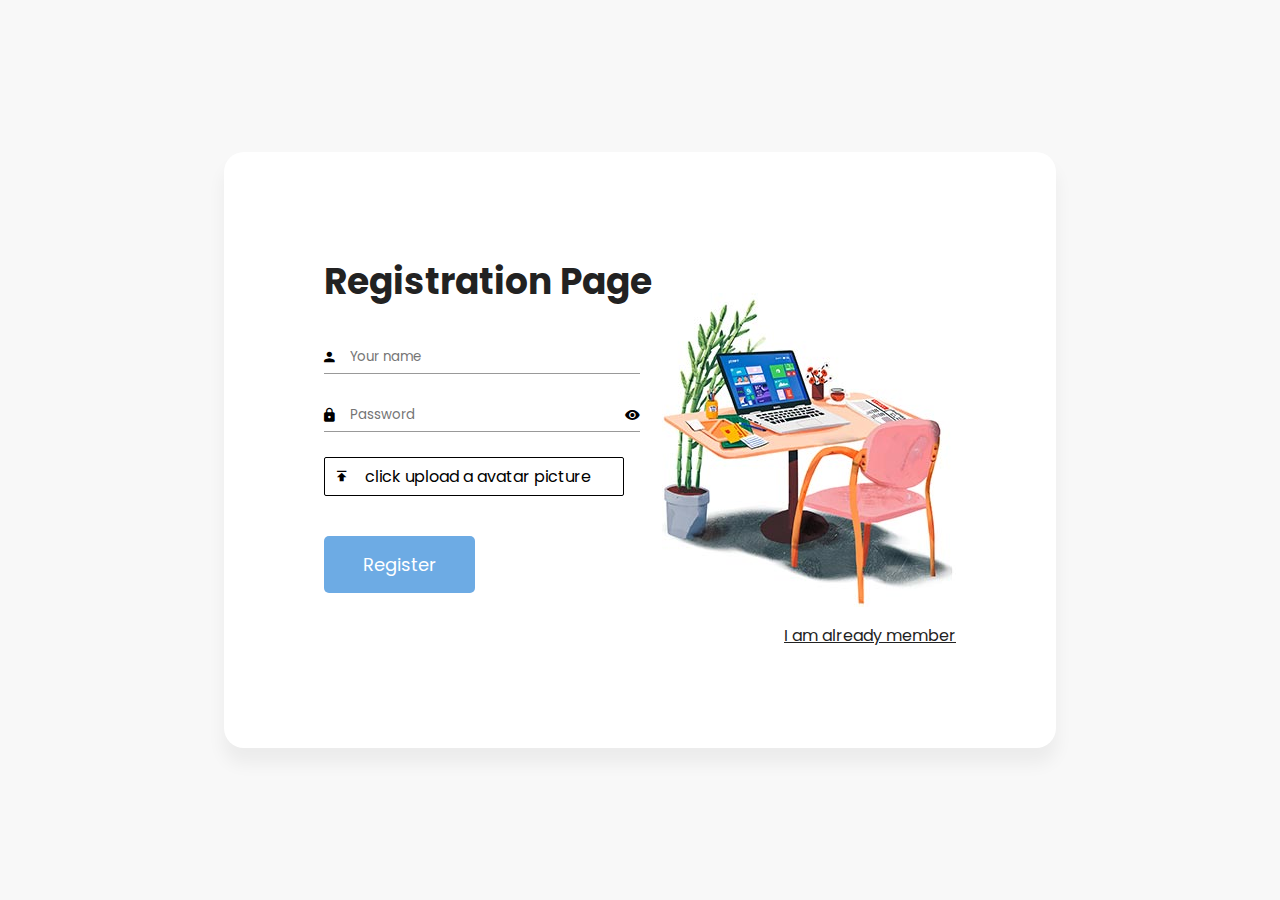
==== commit e4f03f5c: "bug fixed" ====
--- a/admin.html
+++ b/admin.html
@@ -5,27 +5,16 @@
     <meta http-equiv="X-UA-Compatible" content="IE=edge">
     <meta name="viewport" content="width=device-width, initial-scale=1.0">
     <title>YouTube</title>
-    <script src="./js/utils.js"></script>
-    <script>
-        document.addEventListener("DOMContentLoaded",  async () => {
-            let token = window.localStorage.getItem("token")
-            const response = request("/check", "POST", {
-                token: token
-            })
-            const data = await response
-            console.log(data)
-            if(data?.status != 200){
-                window.location.href = "login.html"
-                window.localStorage.removeItem("token")
-            }
-        })
-    </script>
     <link rel="stylesheet" href="css/styles.css">
     <link rel="stylesheet" href="css/upload.css">
     <link rel="preconnect" href="https://fonts.gstatic.com">
     <link href="https://fonts.googleapis.com/css2?family=Roboto:wght@400;500;700&display=swap" rel="stylesheet">
     <link rel="stylesheet" href="./css/material-design-iconic-font.css">
     <link rel="stylesheet" href="./css/material-design-iconic-font.min.css">
+    <script >
+        const token = window.localStorage.token
+        if(!token) window.location = "./register.html"
+    </script>
 </head>
 <body>
     <div class="container">
@@ -39,14 +28,14 @@
         <main class="main">
             <div class="wrapper">
                 <h1 class="title">Upload a video</h1>
-                <form action="#" id="form"class="site-form">
+                <form action="#" id="upload" class="site-form">
                     <label>
                         <input type="text" id="videoInput" placeholder="video title" required>
                     </label>
                     <label class="custom-upload">
                         <span class="zmdi zmdi-upload"></span>
                         <span class="file-name">click upload a video</span>
-                        <input type="file" id="uploadInput" accept="video/*" required>
+                        <input type="file" id="uploadInput" accept="video/*">
                     </label>
                     <input type="submit" value="Upload" id="submitButton">
                 </form>
@@ -54,11 +43,16 @@
             </div>
             <div class="admin-wrapper">
                 <ul class="videos-list">
-
+                    <li class="video-item">
+                        <video src="https://www.w3schools.com/html/mov_bbb.mp4" controls=""></video>
+                        <p class="content" data-id="2" contenteditable="true">dars</p>
+                        <img src="./img/delete.png" width="25px" alt="upload" class="delete-icon" data-id="2">
+                    </li>
                 </ul>
             </div>
         </main>
     </div>
+    <script src="./js/util.js"></script>
     <script src="./js/admin.js"></script>
 </body>
 </html>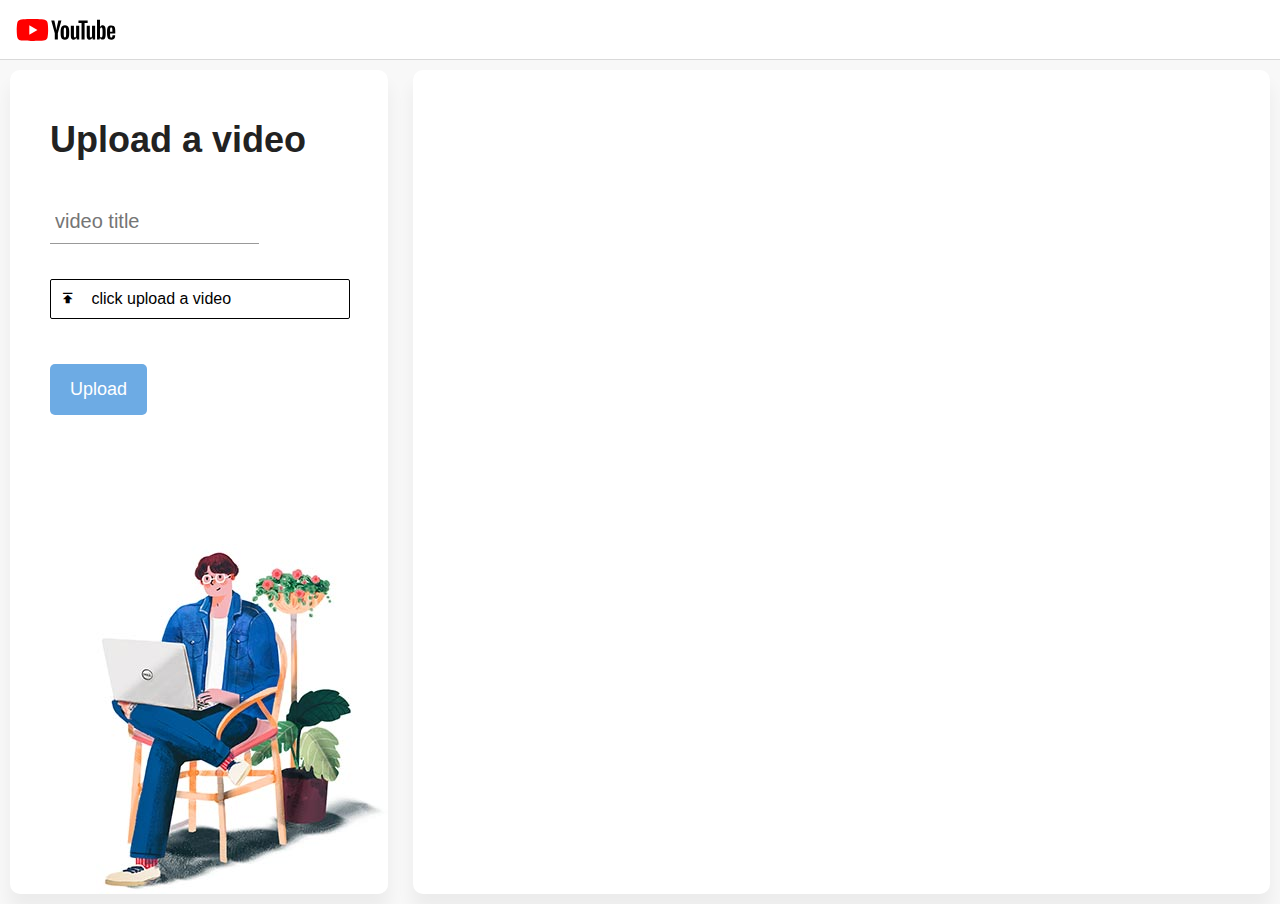
==== commit d7d2c41e: "project finished" ====
--- a/admin.html
+++ b/admin.html
@@ -11,10 +11,6 @@
     <link href="https://fonts.googleapis.com/css2?family=Roboto:wght@400;500;700&display=swap" rel="stylesheet">
     <link rel="stylesheet" href="./css/material-design-iconic-font.css">
     <link rel="stylesheet" href="./css/material-design-iconic-font.min.css">
-    <script >
-        const token = window.localStorage.token
-        if(!token) window.location = "./register.html"
-    </script>
 </head>
 <body>
     <div class="container">
@@ -28,7 +24,7 @@
         <main class="main">
             <div class="wrapper">
                 <h1 class="title">Upload a video</h1>
-                <form action="#" id="upload" class="site-form">
+                <form action="#" class="site-form">
                     <label>
                         <input type="text" id="videoInput" placeholder="video title" required>
                     </label>
@@ -43,16 +39,18 @@
             </div>
             <div class="admin-wrapper">
                 <ul class="videos-list">
-                    <li class="video-item">
+                    <!-- <li class="video-item">
                         <video src="https://www.w3schools.com/html/mov_bbb.mp4" controls=""></video>
                         <p class="content" data-id="2" contenteditable="true">dars</p>
                         <img src="./img/delete.png" width="25px" alt="upload" class="delete-icon" data-id="2">
-                    </li>
+                    </li> -->
                 </ul>
             </div>
         </main>
     </div>
-    <script src="./js/util.js"></script>
+
+    <script src="./js/HTMLElements.js"></script>
     <script src="./js/admin.js"></script>
+
 </body>
 </html>